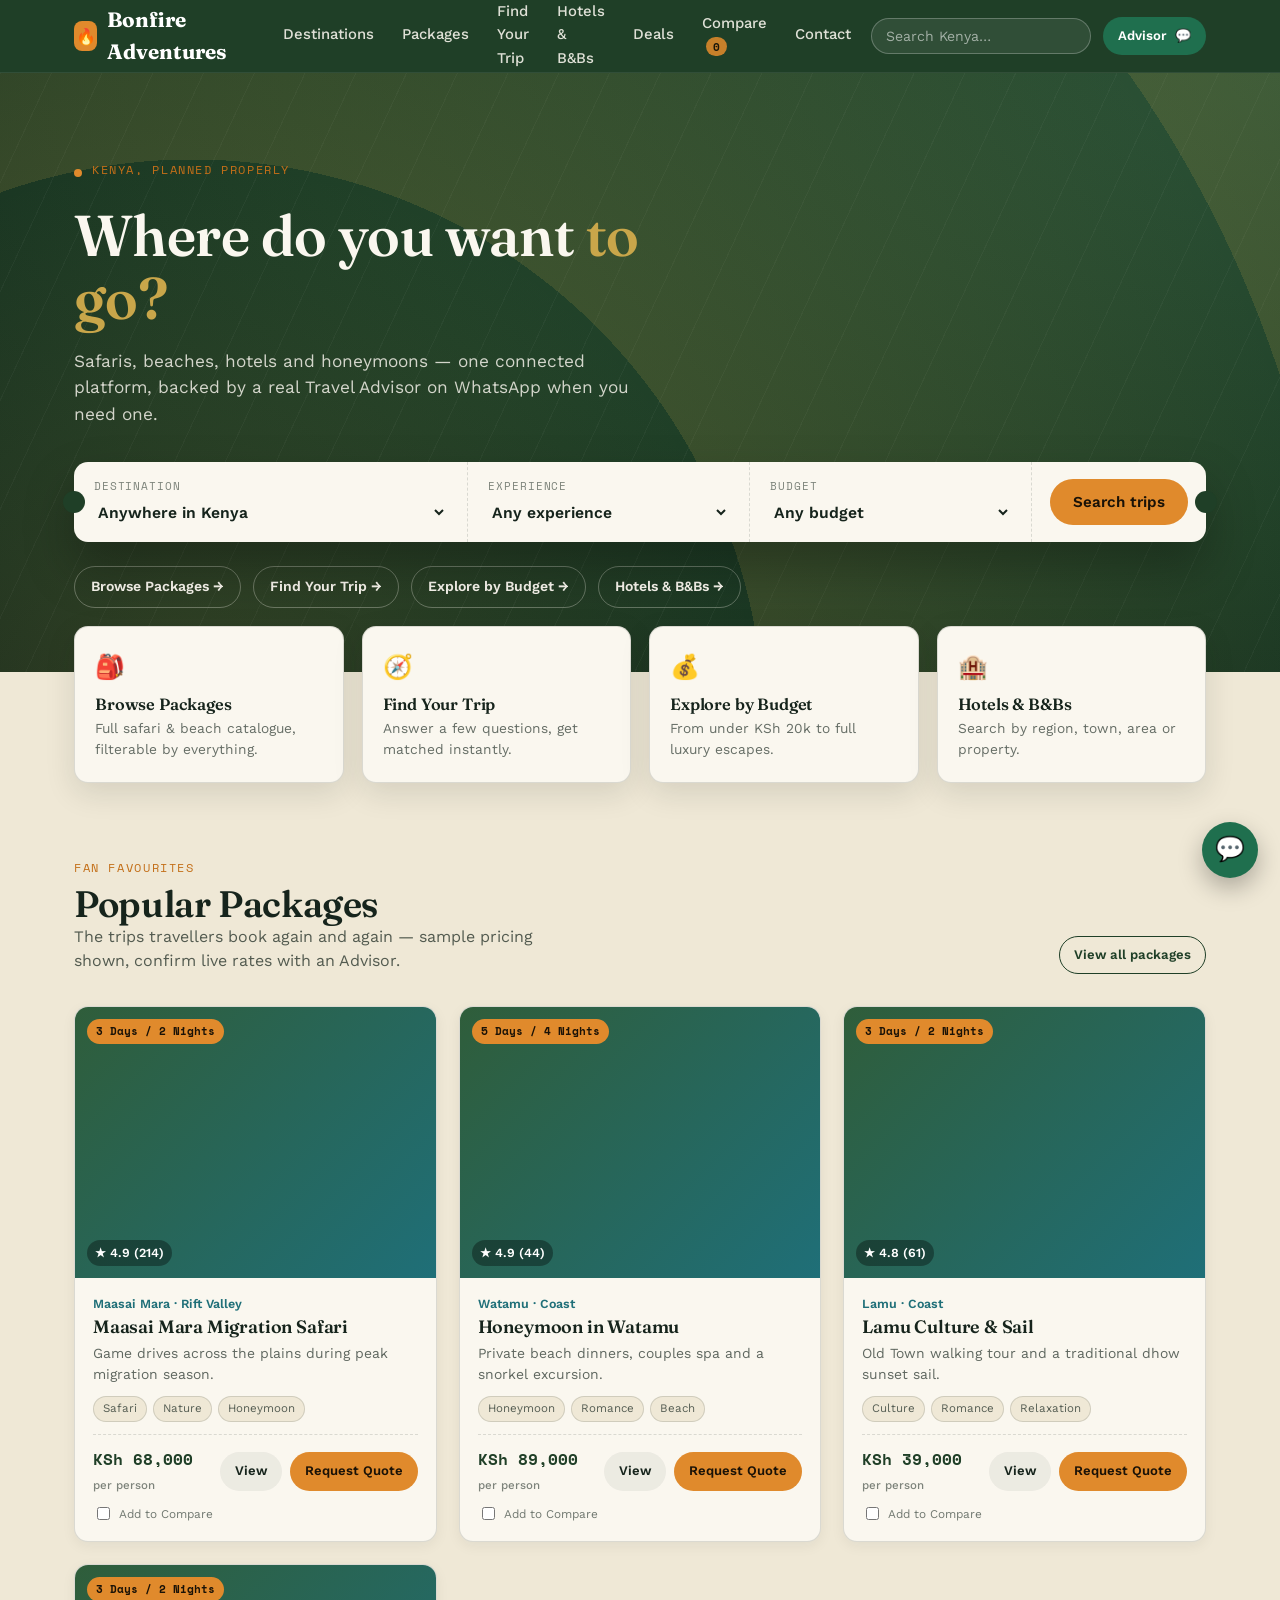
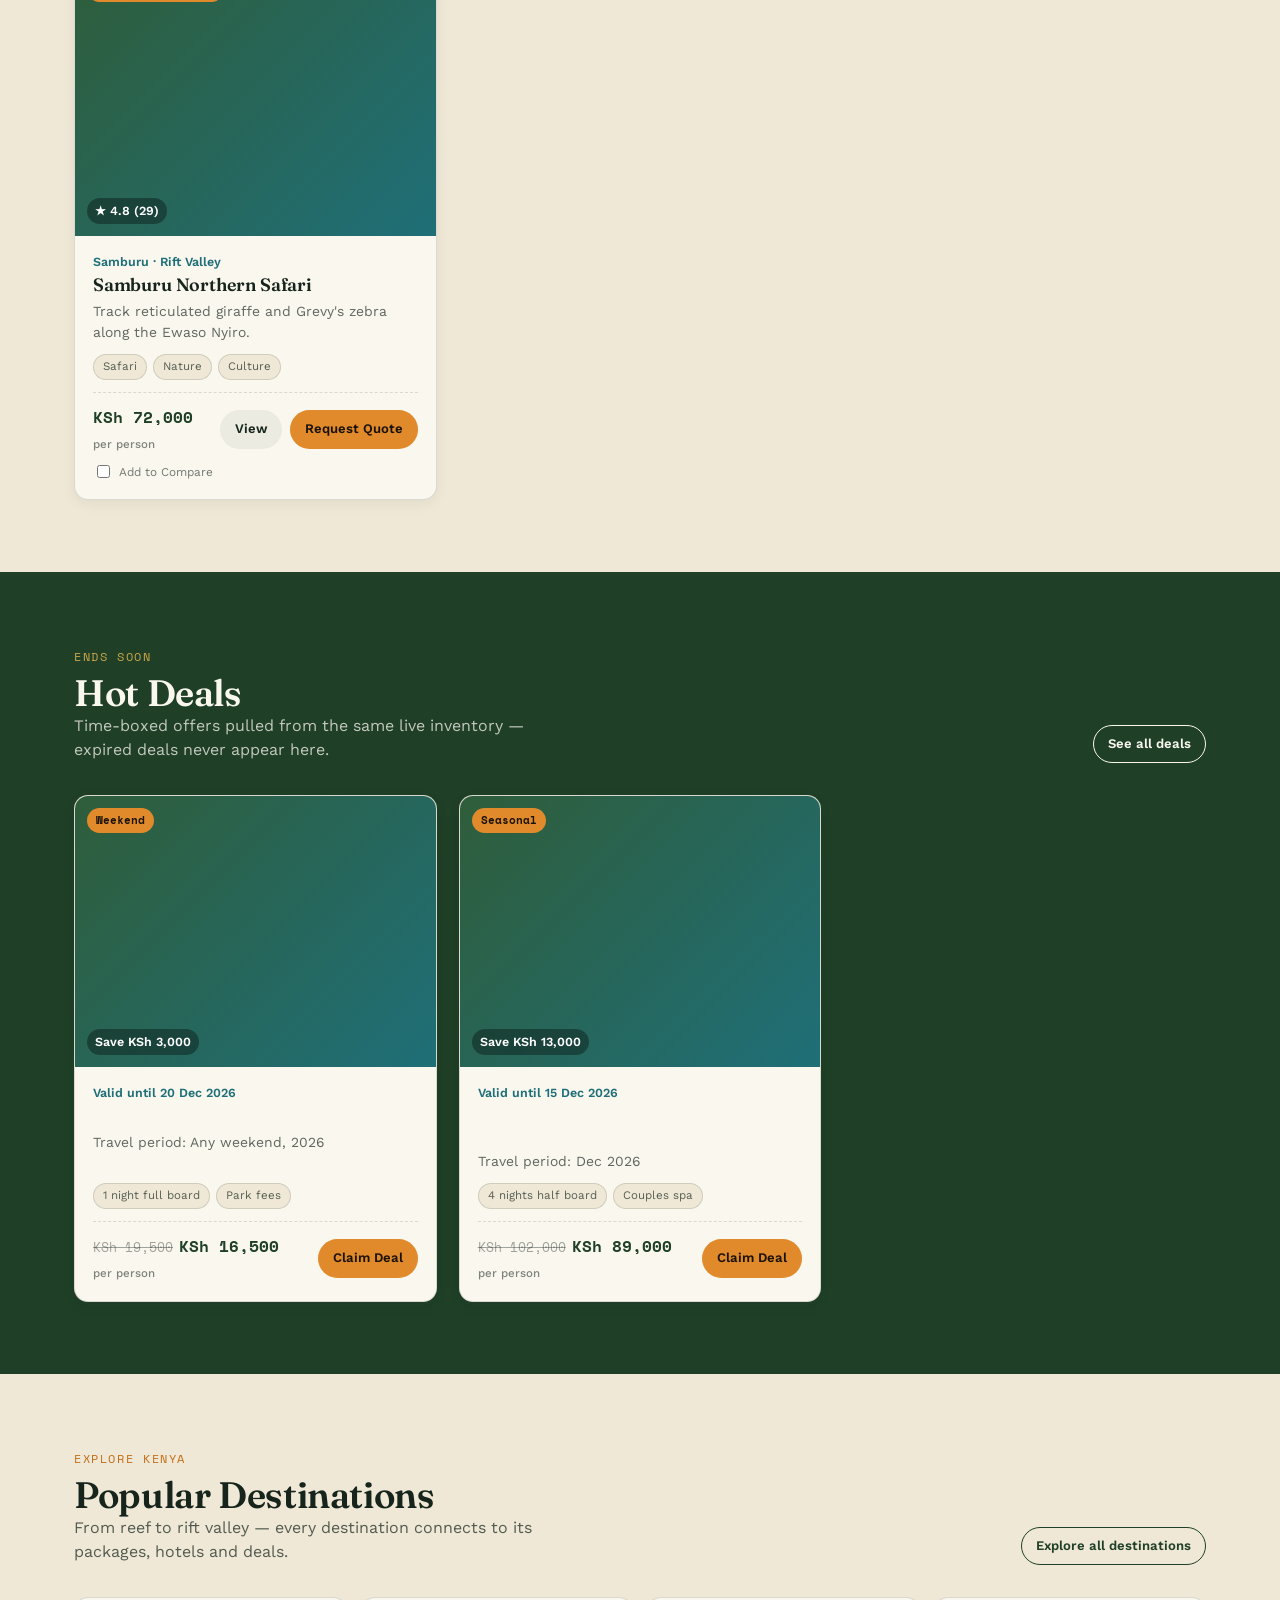
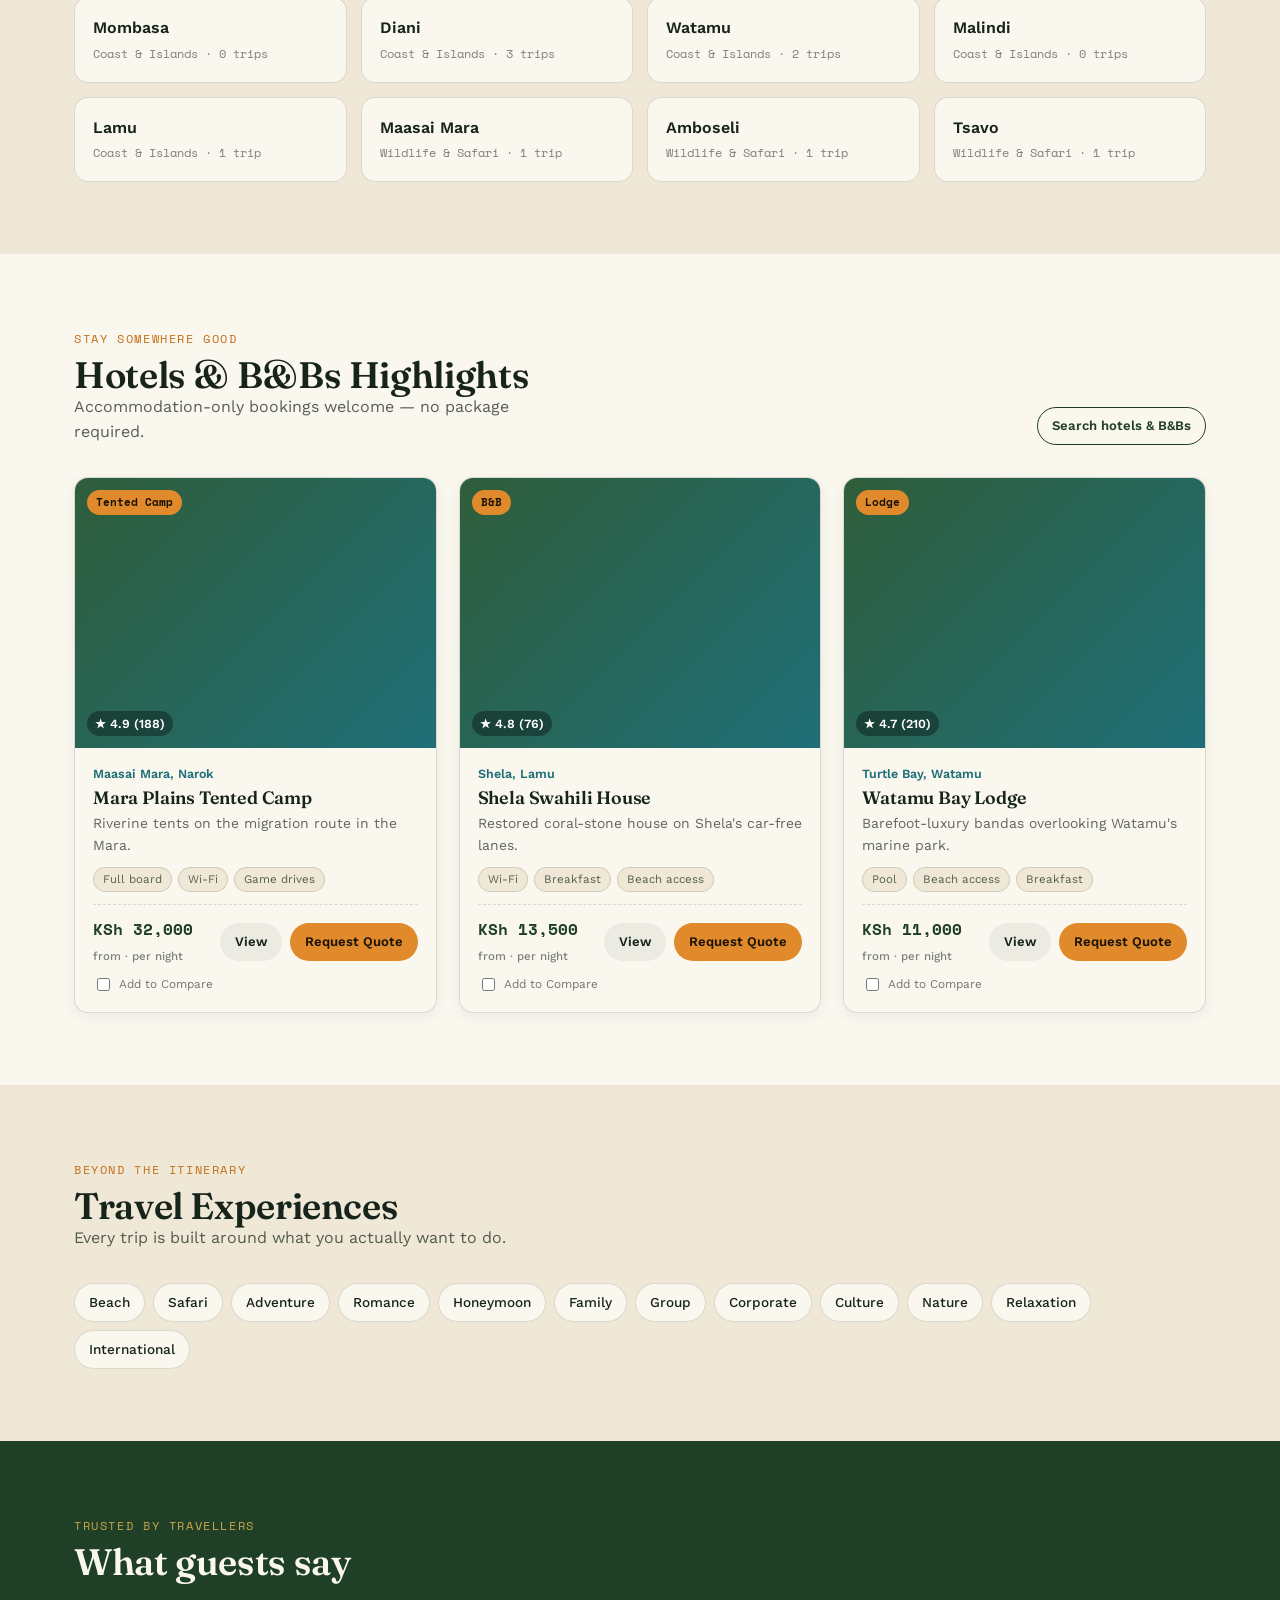
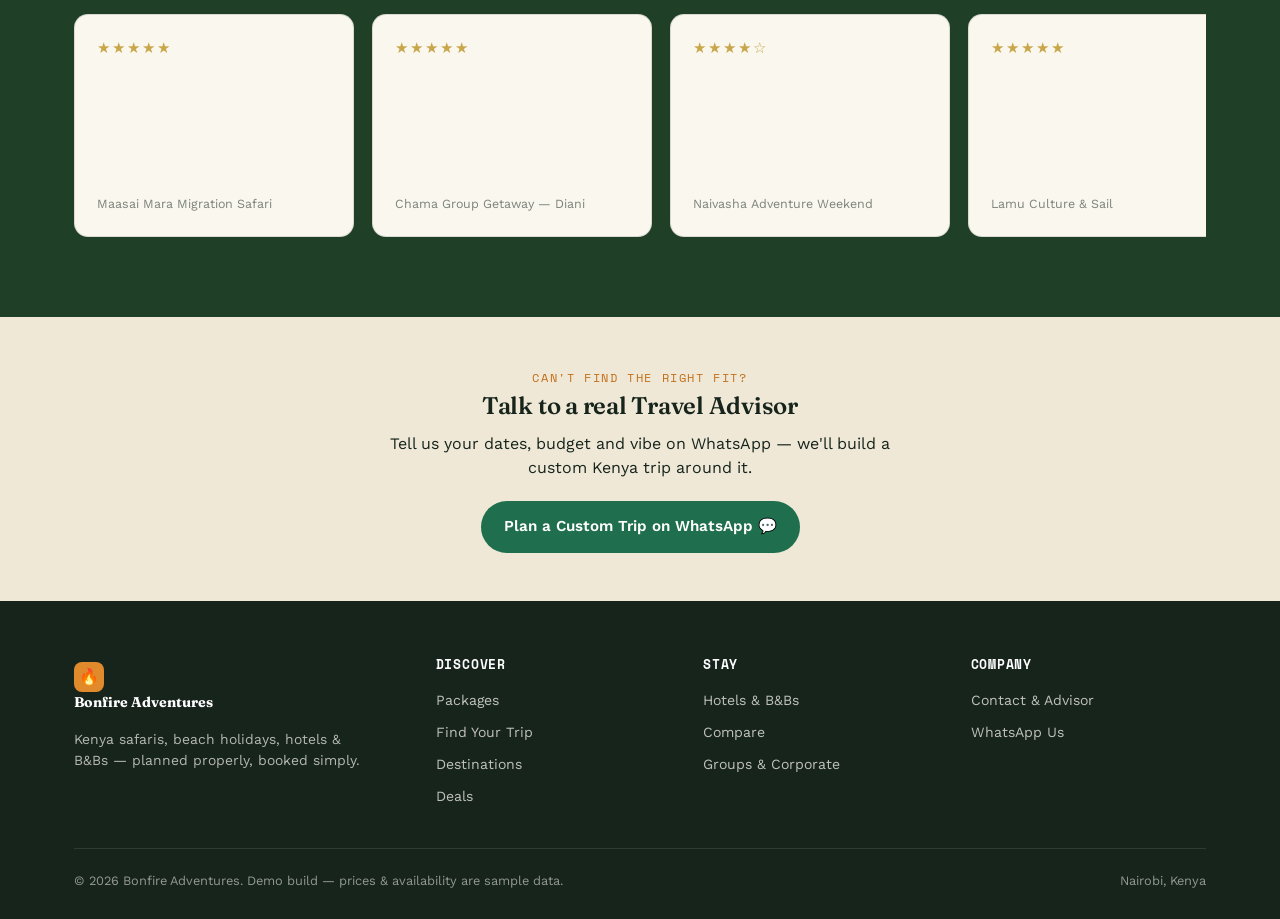
==== index.html @ bd39f8ff "Add files via upload" ====
<!DOCTYPE html>
<html lang="en">
<head>
<meta charset="UTF-8">
<meta name="viewport" content="width=device-width, initial-scale=1.0">
<title>Bonfire Adventures — Kenya Safaris, Beach Holidays & Hotels</title>
<meta name="description" content="Discover Kenya with Bonfire Adventures — safari packages, beach holidays, hotels &amp; B&amp;Bs, hot deals and a Travel Advisor on WhatsApp. Search by destination, budget or experience.">
<meta property="og:title" content="Bonfire Adventures — Kenya Safaris, Beach Holidays & Hotels">
<meta property="og:description" content="One connected platform to discover Kenya: packages, hotels &amp; B&amp;Bs, deals and a real Travel Advisor.">
<meta property="og:type" content="website">
<link rel="canonical" href="https://example.com/">
<link rel="stylesheet" href="styles.css">
</head>
<body id="page-home">
<a class="skip-link" href="#main">Skip to content</a>

<header class="site-header">
  <div class="container">
    <a class="brand" href="index.html"><span class="flame">🔥</span> Bonfire Adventures</a>
    <nav class="main-nav" aria-label="Primary">
      <a href="pages/destinations.html">Destinations</a>
      <a href="pages/packages.html">Packages</a>
      <a href="pages/find-your-trip.html">Find Your Trip</a>
      <a href="pages/hotels.html">Hotels &amp; B&amp;Bs</a>
      <a href="pages/deals.html">Deals</a>
      <a href="pages/compare.html">Compare <span class="compare-badge" data-compare-count>0</span></a>
      <a href="pages/contact.html">Contact</a>
    </nav>
    <div class="header-actions">
      <div class="header-search">
        <input type="search" placeholder="Search Kenya…" aria-label="Global search" data-global-search>
        <div class="gs-results" hidden data-global-search-results></div>
      </div>
      <a class="btn btn-whatsapp btn-sm" data-whatsapp data-message="Hi, I'd like to speak with a Travel Advisor." target="_blank" rel="noopener"><span class="long">Advisor</span> 💬</a>
      <button class="nav-toggle" aria-label="Toggle menu" aria-expanded="false">☰</button>
    </div>
  </div>
</header>

<main id="main">

  <section class="hero">
    <div class="container">
      <div class="hero-eyebrow-row">
        <span class="journey-dot"></span>
        <span class="eyebrow">Kenya, planned properly</span>
      </div>
      <h1>Where do you want <em>to go?</em></h1>
      <p class="hero-sub">Safaris, beaches, hotels and honeymoons — one connected platform, backed by a real Travel Advisor on WhatsApp when you need one.</p>

      <form class="ticket" id="hero-search-form" action="pages/find-your-trip.html" method="get">
        <div class="ticket-form">
          <div class="ticket-field">
            <label for="hs-dest">Destination</label>
            <select id="hs-dest" name="destination">
              <option value="">Anywhere in Kenya</option>
            </select>
          </div>
          <div class="ticket-field">
            <label for="hs-exp">Experience</label>
            <select id="hs-exp" name="experience">
              <option value="">Any experience</option>
            </select>
          </div>
          <div class="ticket-field">
            <label for="hs-budget">Budget</label>
            <select id="hs-budget" name="budget">
              <option value="">Any budget</option>
            </select>
          </div>
          <div class="ticket-submit">
            <button class="btn btn-primary" type="submit">Search trips</button>
          </div>
        </div>
      </form>

      <div class="hero-links">
        <a href="pages/packages.html">Browse Packages →</a>
        <a href="pages/find-your-trip.html">Find Your Trip →</a>
        <a href="pages/deals.html?budget=explore">Explore by Budget →</a>
        <a href="pages/hotels.html">Hotels &amp; B&amp;Bs →</a>
      </div>
    </div>
  </section>

  <div class="container">
    <div class="cta-grid">
      <a class="cta-card" href="pages/packages.html"><div class="icon">🎒</div><h3>Browse Packages</h3><p>Full safari &amp; beach catalogue, filterable by everything.</p></a>
      <a class="cta-card" href="pages/find-your-trip.html"><div class="icon">🧭</div><h3>Find Your Trip</h3><p>Answer a few questions, get matched instantly.</p></a>
      <a class="cta-card" href="pages/deals.html"><div class="icon">💰</div><h3>Explore by Budget</h3><p>From under KSh 20k to full luxury escapes.</p></a>
      <a class="cta-card" href="pages/hotels.html"><div class="icon">🏨</div><h3>Hotels &amp; B&amp;Bs</h3><p>Search by region, town, area or property.</p></a>
    </div>
  </div>

  <section class="section">
    <div class="container">
      <div class="section-head">
        <div><span class="eyebrow">Fan favourites</span><h2>Popular Packages</h2><p>The trips travellers book again and again — sample pricing shown, confirm live rates with an Advisor.</p></div>
        <a class="btn btn-outline btn-sm" href="pages/packages.html">View all packages</a>
      </div>
      <div class="card-grid" data-home-packages></div>
    </div>
  </section>

  <section class="section section--deep">
    <div class="container">
      <div class="section-head">
        <div><span class="eyebrow">Ends soon</span><h2>Hot Deals</h2><p>Time-boxed offers pulled from the same live inventory — expired deals never appear here.</p></div>
        <a class="btn btn-outline btn-sm" href="pages/deals.html">See all deals</a>
      </div>
      <div class="card-grid" data-home-deals></div>
    </div>
  </section>

  <section class="section">
    <div class="container">
      <div class="section-head">
        <div><span class="eyebrow">Explore Kenya</span><h2>Popular Destinations</h2><p>From reef to rift valley — every destination connects to its packages, hotels and deals.</p></div>
        <a class="btn btn-outline btn-sm" href="pages/destinations.html">Explore all destinations</a>
      </div>
      <div class="region-grid" data-home-destinations></div>
    </div>
  </section>

  <section class="section" style="background:var(--sand-lt);">
    <div class="container">
      <div class="section-head">
        <div><span class="eyebrow">Stay somewhere good</span><h2>Hotels &amp; B&amp;Bs Highlights</h2><p>Accommodation-only bookings welcome — no package required.</p></div>
        <a class="btn btn-outline btn-sm" href="pages/hotels.html">Search hotels &amp; B&amp;Bs</a>
      </div>
      <div class="card-grid" data-home-hotels></div>
    </div>
  </section>

  <section class="section">
    <div class="container">
      <div class="section-head">
        <div><span class="eyebrow">Beyond the itinerary</span><h2>Travel Experiences</h2><p>Every trip is built around what you actually want to do.</p></div>
      </div>
      <div class="chip-row" data-home-experiences></div>
    </div>
  </section>

  <section class="section section--deep">
    <div class="container">
      <div class="section-head">
        <div><span class="eyebrow">Trusted by travellers</span><h2>What guests say</h2></div>
      </div>
      <div class="review-strip" data-home-reviews></div>
    </div>
  </section>

  <section class="section section--tight">
    <div class="container text-center">
      <span class="eyebrow">Can't find the right fit?</span>
      <h2>Talk to a real Travel Advisor</h2>
      <p style="max-width:52ch;margin:0 auto 20px;">Tell us your dates, budget and vibe on WhatsApp — we'll build a custom Kenya trip around it.</p>
      <a class="btn btn-whatsapp" data-whatsapp data-message="Hi, I'd like help planning a custom Kenya trip." target="_blank" rel="noopener">Plan a Custom Trip on WhatsApp 💬</a>
    </div>
  </section>

</main>

<footer class="site-footer">
  <div class="container">
    <div class="footer-grid">
      <div>
        <a class="brand" href="index.html" style="color:#fff;margin-bottom:10px;"><span class="flame">🔥</span> Bonfire Adventures</a>
        <p style="font-size:.87rem;max-width:32ch;color:rgba(250,247,239,.7);">Kenya safaris, beach holidays, hotels &amp; B&amp;Bs — planned properly, booked simply.</p>
      </div>
      <div>
        <h4>Discover</h4>
        <a href="pages/packages.html">Packages</a>
        <a href="pages/find-your-trip.html">Find Your Trip</a>
        <a href="pages/destinations.html">Destinations</a>
        <a href="pages/deals.html">Deals</a>
      </div>
      <div>
        <h4>Stay</h4>
        <a href="pages/hotels.html">Hotels &amp; B&amp;Bs</a>
        <a href="pages/compare.html">Compare</a>
        <a href="pages/find-your-trip.html">Groups &amp; Corporate</a>
      </div>
      <div>
        <h4>Company</h4>
        <a href="pages/contact.html">Contact &amp; Advisor</a>
        <a data-whatsapp data-message="Hi, I have a question about Bonfire Adventures." target="_blank" rel="noopener" href="#">WhatsApp Us</a>
      </div>
    </div>
    <div class="footer-bottom">
      <span>© <span data-year></span> Bonfire Adventures. Demo build — prices &amp; availability are sample data.</span>
      <span>Nairobi, Kenya</span>
    </div>
  </div>
</footer>

<a class="fab-whatsapp" data-whatsapp data-message="Hi, I'd like help planning a trip." target="_blank" rel="noopener" aria-label="Chat on WhatsApp">💬</a>

<script src="data.js"></script>
<script src="script.js"></script>
<script>
  (function () {
    // populate hero search selects
    var destSel = document.getElementById('hs-dest');
    BONFIRE_DATA.DESTINATIONS.forEach(function (d) {
      var o = document.createElement('option'); o.value = d.id; o.textContent = d.name; destSel.appendChild(o);
    });
    var expSel = document.getElementById('hs-exp');
    BONFIRE_DATA.EXPERIENCES.forEach(function (e) {
      var o = document.createElement('option'); o.value = e; o.textContent = e; expSel.appendChild(o);
    });
    var budgetSel = document.getElementById('hs-budget');
    BONFIRE_DATA.BUDGET_BANDS.forEach(function (b) {
      var o = document.createElement('option'); o.value = b.id; o.textContent = b.label; budgetSel.appendChild(o);
    });

    // popular packages: top rated, 4 items
    var popular = BONFIRE_DATA.PACKAGES.slice().sort(function (a, b) { return b.rating - a.rating; }).slice(0, 4);
    document.querySelector('[data-home-packages]').innerHTML = popular.map(Bonfire.packageCardHTML).join('');

    // hot deals: active only, 3 items
    var deals = BONFIRE_DATA.getActiveDeals().slice(0, 3);
    document.querySelector('[data-home-deals]').innerHTML = deals.map(Bonfire.dealCardHTML).join('');

    // popular destinations: 8 tiles
    var destWrap = document.querySelector('[data-home-destinations]');
    BONFIRE_DATA.DESTINATIONS.slice(0, 8).forEach(function (d) {
      var count = BONFIRE_DATA.PACKAGES.filter(function (p) { return p.destinationId === d.id; }).length;
      var a = document.createElement('a');
      a.className = 'region-tile'; a.href = 'pages/destinations.html?id=' + d.id;
      a.innerHTML = d.name + '<span class="count">' + d.category + ' · ' + count + ' trip' + (count === 1 ? '' : 's') + '</span>';
      destWrap.appendChild(a);
    });

    // hotel highlights: top rated, 3 items
    var hotels = BONFIRE_DATA.HOTELS.slice().sort(function (a, b) { return b.rating - a.rating; }).slice(0, 3);
    document.querySelector('[data-home-hotels]').innerHTML = hotels.map(Bonfire.hotelCardHTML).join('');

    // experiences chip row (links into find-your-trip)
    var expWrap = document.querySelector('[data-home-experiences]');
    BONFIRE_DATA.EXPERIENCES.forEach(function (e) {
      var a = document.createElement('a');
      a.className = 'chip'; a.href = 'pages/find-your-trip.html?experience=' + encodeURIComponent(e);
      a.textContent = e;
      expWrap.appendChild(a);
    });

    // reviews
    document.querySelector('[data-home-reviews]').innerHTML = BONFIRE_DATA.REVIEWS.map(Bonfire.reviewCardHTML).join('');

    Bonfire.initWhatsAppButtons();
  })();
</script>
</body>
</html>
---- styles.css ----
/* ==========================================================================
   BONFIRE ADVENTURES — DESIGN SYSTEM
   Palette:
     --ink        #16241C  deep forest charcoal (text)
     --savanna    #2F5D3A  primary brand green
     --savanna-d  #1F3F27  deep green (surfaces, header)
     --amber      #E08A2C  sunset amber (primary CTA)
     --gold       #C9A64A  dust gold (secondary accent)
     --sand       #EFE8D6  warm sand (page background)
     --sand-lt    #FAF7EF  lighter sand (card background)
     --teal       #1F6F78  coast teal (info / links)
   Type:
     Display — 'Fraunces' (headlines, editorial serif, used with restraint)
     Body    — 'Work Sans' (UI + copy)
     Mono    — 'Space Mono' (prices, tags, route/ticket data)
   Signature: the dashed "journey line" + boarding-pass ticket stub motif
   ========================================================================== */

@import url('https://fonts.googleapis.com/css2?family=Fraunces:opsz,wght@9..144,400;9..144,500;9..144,600;9..144,700&family=Work+Sans:wght@400;500;600;700&family=Space+Mono:wght@400;700&display=swap');

:root {
  --ink: #16241C;
  --savanna: #2F5D3A;
  --savanna-d: #1F3F27;
  --amber: #E08A2C;
  --amber-d: #C36F19;
  --gold: #C9A64A;
  --sand: #EFE8D6;
  --sand-lt: #FAF7EF;
  --teal: #1F6F78;
  --line: rgba(22, 36, 28, 0.14);
  --shadow: 0 10px 30px rgba(22, 36, 28, 0.12);
  --radius: 14px;
  --font-display: 'Fraunces', Georgia, serif;
  --font-body: 'Work Sans', -apple-system, BlinkMacSystemFont, sans-serif;
  --font-mono: 'Space Mono', 'Courier New', monospace;
}

* { box-sizing: border-box; }
html { scroll-behavior: smooth; }
body {
  margin: 0;
  font-family: var(--font-body);
  color: var(--ink);
  background: var(--sand);
  line-height: 1.55;
  -webkit-font-smoothing: antialiased;
}
img { max-width: 100%; display: block; }
a { color: inherit; text-decoration: none; }
ul { margin: 0; padding: 0; list-style: none; }
h1, h2, h3, h4 {
  font-family: var(--font-display);
  font-weight: 600;
  line-height: 1.1;
  margin: 0 0 .5em;
  letter-spacing: -0.01em;
}
p { margin: 0 0 1em; }
button { font-family: inherit; cursor: pointer; }
input, select, textarea { font-family: inherit; font-size: 1rem; }

:focus-visible {
  outline: 3px solid var(--amber);
  outline-offset: 2px;
}

.container {
  width: 100%;
  max-width: 1180px;
  margin: 0 auto;
  padding: 0 24px;
}

.eyebrow {
  font-family: var(--font-mono);
  font-size: .72rem;
  letter-spacing: .14em;
  text-transform: uppercase;
  color: var(--amber-d);
  display: inline-block;
  margin-bottom: .6em;
}

.section {
  padding: 72px 0;
}
.section--tight { padding: 48px 0; }
.section--deep { background: var(--savanna-d); color: var(--sand-lt); }
.section--deep .eyebrow { color: var(--gold); }
.section-head {
  display: flex;
  align-items: flex-end;
  justify-content: space-between;
  gap: 24px;
  margin-bottom: 32px;
  flex-wrap: wrap;
}
.section-head h2 { font-size: clamp(1.6rem, 3vw, 2.3rem); margin: 0; }
.section-head p { margin: 0; max-width: 46ch; color: rgba(22,36,28,.72); }
.section--deep .section-head p { color: rgba(250,247,239,.75); }

/* ---------- buttons ---------- */
.btn {
  display: inline-flex;
  align-items: center;
  gap: 8px;
  padding: 13px 22px;
  border-radius: 999px;
  border: 1px solid transparent;
  font-weight: 600;
  font-size: .95rem;
  transition: transform .15s ease, box-shadow .15s ease, background .15s ease;
  white-space: nowrap;
}
.btn:hover { transform: translateY(-2px); }
.btn-primary { background: var(--amber); color: #1A1207; }
.btn-primary:hover { background: var(--amber-d); box-shadow: var(--shadow); }
.btn-outline { background: transparent; border-color: currentColor; color: var(--savanna-d); }
.section--deep .btn-outline { color: var(--sand-lt); }
.btn-outline:hover { background: rgba(22,36,28,.06); }
.section--deep .btn-outline:hover { background: rgba(250,247,239,.1); }
.btn-ghost { background: rgba(22,36,28,.06); color: var(--ink); }
.btn-sm { padding: 8px 14px; font-size: .82rem; }
.btn-whatsapp { background: #1F6F4E; color: #fff; }
.btn-whatsapp:hover { background: #185939; }
.btn:disabled { opacity: .45; cursor: not-allowed; transform: none; }

/* ---------- journey line (signature motif) ---------- */
.journey-line {
  height: 2px;
  width: 100%;
  background-image: linear-gradient(90deg, var(--gold) 0 10px, transparent 10px 20px);
  background-size: 20px 2px;
  opacity: .55;
}
.journey-dot {
  width: 8px; height: 8px; border-radius: 50%;
  background: var(--amber);
  flex: none;
}

/* ---------- header ---------- */
.site-header {
  position: sticky;
  top: 0;
  z-index: 100;
  background: var(--savanna-d);
  color: var(--sand-lt);
  border-bottom: 1px solid rgba(255,255,255,.08);
}
.site-header .container {
  display: flex;
  align-items: center;
  justify-content: space-between;
  height: 72px;
  gap: 20px;
}
.brand {
  display: flex;
  align-items: center;
  gap: 10px;
  font-family: var(--font-display);
  font-size: 1.3rem;
  font-weight: 700;
  color: #fff;
}
.brand .flame {
  width: 30px; height: 30px;
  display: grid; place-items: center;
  background: var(--amber);
  border-radius: 8px;
  color: var(--savanna-d);
  font-size: 1rem;
}
.main-nav {
  display: flex;
  align-items: center;
  gap: 28px;
  font-size: .93rem;
  font-weight: 500;
}
.main-nav a { opacity: .88; transition: opacity .15s; padding: 4px 0; border-bottom: 2px solid transparent; }
.main-nav a:hover, .main-nav a.is-active { opacity: 1; border-color: var(--amber); }
.header-actions { display: flex; align-items: center; gap: 12px; }
.nav-toggle {
  display: none;
  background: transparent; border: 1px solid rgba(255,255,255,.3);
  color: #fff; padding: 8px 10px; border-radius: 8px;
}

@media (max-width: 920px) {
  .main-nav {
    position: absolute;
    top: 72px; left: 0; right: 0;
    background: var(--savanna-d);
    flex-direction: column;
    align-items: flex-start;
    padding: 8px 24px 20px;
    gap: 4px;
    display: none;
    border-bottom: 1px solid rgba(255,255,255,.1);
  }
  .main-nav.is-open { display: flex; }
  .main-nav a { width: 100%; padding: 10px 0; }
  .nav-toggle { display: block; }
  .header-actions .btn span.long { display: none; }
}

/* ---------- hero ---------- */
.hero {
  position: relative;
  background: radial-gradient(ellipse at top right, #2c5236 0%, var(--savanna-d) 55%, #142a1c 100%);
  color: var(--sand-lt);
  overflow: hidden;
  padding: 88px 0 64px;
}
.hero::before {
  content: "";
  position: absolute; inset: 0;
  background-image:
    repeating-radial-gradient(circle at 15% 110%, rgba(201,166,74,.16) 0, transparent 45%),
    repeating-linear-gradient(115deg, rgba(255,255,255,.035) 0 1px, transparent 1px 46px);
  pointer-events: none;
}
.hero .container { position: relative; }
.hero-eyebrow-row { display: flex; align-items: center; gap: 10px; margin-bottom: 18px; }
.hero h1 {
  font-size: clamp(2.1rem, 5vw, 3.6rem);
  max-width: 16ch;
  margin-bottom: .3em;
}
.hero h1 em { font-style: normal; color: var(--gold); }
.hero-sub { max-width: 52ch; color: rgba(250,247,239,.82); font-size: 1.08rem; }

/* ticket-style search */
.ticket {
  margin-top: 34px;
  background: var(--sand-lt);
  color: var(--ink);
  border-radius: var(--radius);
  box-shadow: 0 25px 50px rgba(0,0,0,.28);
  position: relative;
}
.ticket-form {
  display: grid;
  grid-template-columns: 1.4fr 1fr 1fr auto;
  gap: 0;
}
.ticket-field {
  padding: 16px 20px;
  border-right: 1px dashed var(--line);
}
.ticket-field:last-of-type { border-right: none; }
.ticket-field label {
  display: block;
  font-family: var(--font-mono);
  font-size: .68rem;
  letter-spacing: .08em;
  text-transform: uppercase;
  color: rgba(22,36,28,.55);
  margin-bottom: 6px;
}
.ticket-field select, .ticket-field input {
  border: none; background: transparent; width: 100%;
  font-size: .98rem; font-weight: 600; color: var(--ink);
  padding: 0;
}
.ticket-submit {
  display: flex; align-items: center; justify-content: center;
  padding: 10px 18px;
}
.ticket-submit .btn { width: 100%; justify-content: center; }
.ticket::before, .ticket::after {
  content: "";
  position: absolute;
  width: 22px; height: 22px;
  background: var(--savanna-d);
  border-radius: 50%;
  top: 50%; transform: translateY(-50%);
}
.ticket::before { left: -11px; }
.ticket::after { right: -11px; }
@media (max-width: 820px) {
  .ticket-form { grid-template-columns: 1fr 1fr; }
  .ticket-field { border-right: none; border-bottom: 1px dashed var(--line); }
  .ticket-submit { grid-column: 1 / -1; }
}

.hero-links {
  display: flex; flex-wrap: wrap; gap: 12px; margin-top: 24px;
}
.hero-links a {
  font-size: .88rem; font-weight: 600;
  padding: 9px 16px;
  border: 1px solid rgba(250,247,239,.3);
  border-radius: 999px;
  color: var(--sand-lt);
  transition: background .15s, border-color .15s;
}
.hero-links a:hover { background: rgba(250,247,239,.1); border-color: var(--gold); }

/* ---------- cta grid (browse/find/budget/hotels) ---------- */
.cta-grid {
  display: grid;
  grid-template-columns: repeat(4, 1fr);
  gap: 18px;
  margin-top: -46px;
  position: relative;
  z-index: 5;
}
.cta-card {
  background: var(--sand-lt);
  border-radius: var(--radius);
  padding: 22px 20px;
  box-shadow: var(--shadow);
  border: 1px solid var(--line);
  transition: transform .15s ease, box-shadow .15s ease;
}
.cta-card:hover { transform: translateY(-4px); box-shadow: 0 20px 40px rgba(22,36,28,.16); }
.cta-card .icon { font-size: 1.5rem; margin-bottom: 10px; }
.cta-card h3 { font-size: 1.02rem; margin-bottom: 4px; }
.cta-card p { font-size: .86rem; color: rgba(22,36,28,.65); margin-bottom: 0; }
@media (max-width: 920px) { .cta-grid { grid-template-columns: repeat(2, 1fr); margin-top: 24px; } }

/* ---------- cards: packages / hotels / deals ---------- */
.card-grid {
  display: grid;
  grid-template-columns: repeat(auto-fill, minmax(270px, 1fr));
  gap: 22px;
}
.card {
  background: var(--sand-lt);
  border-radius: var(--radius);
  overflow: hidden;
  border: 1px solid var(--line);
  box-shadow: 0 4px 14px rgba(22,36,28,.06);
  display: flex; flex-direction: column;
  transition: transform .15s ease, box-shadow .15s ease;
}
.card:hover { transform: translateY(-4px); box-shadow: var(--shadow); }
.card-media {
  aspect-ratio: 4/3;
  background: linear-gradient(135deg, var(--savanna), var(--teal));
  display: flex; align-items: flex-end;
  padding: 12px;
  position: relative;
  color: #fff;
}
.card-media .badge {
  position: absolute; top: 12px; left: 12px;
  background: var(--amber); color: #1A1207;
  font-family: var(--font-mono); font-size: .68rem;
  padding: 4px 9px; border-radius: 999px; font-weight: 700;
}
.card-media .rating {
  background: rgba(0,0,0,.35);
  padding: 3px 8px; border-radius: 999px;
  font-size: .78rem; font-weight: 600;
}
.card-body { padding: 16px 18px 18px; flex: 1; display: flex; flex-direction: column; }
.card-loc { font-size: .78rem; color: var(--teal); font-weight: 600; margin-bottom: 4px; }
.card-title { font-family: var(--font-display); font-size: 1.12rem; margin-bottom: 6px; }
.card-desc { font-size: .87rem; color: rgba(22,36,28,.68); margin-bottom: 10px; flex: 1; }
.card-tags { display: flex; flex-wrap: wrap; gap: 6px; margin-bottom: 12px; }
.card-tags span {
  font-size: .72rem; background: var(--sand); border: 1px solid var(--line);
  padding: 3px 9px; border-radius: 999px; color: rgba(22,36,28,.7);
}
.card-foot {
  display: flex; align-items: center; justify-content: space-between;
  border-top: 1px dashed var(--line); padding-top: 12px; margin-top: auto;
}
.price {
  font-family: var(--font-mono); font-weight: 700; color: var(--savanna-d);
}
.price small { font-family: var(--font-body); font-weight: 500; color: rgba(22,36,28,.55); font-size: .72rem; }
.price .was { text-decoration: line-through; color: rgba(22,36,28,.4); font-weight: 400; font-size: .8rem; margin-right: 6px;}
.card-actions { display: flex; gap: 8px; }
.card-compare-toggle {
  font-size: .74rem; display: inline-flex; align-items: center; gap: 6px;
  color: rgba(22,36,28,.6); margin-top: 8px; cursor: pointer;
}

/* ---------- filters/sidebar ---------- */
.layout-split {
  display: grid;
  grid-template-columns: 260px 1fr;
  gap: 32px;
  align-items: start;
}
.filters {
  background: var(--sand-lt);
  border: 1px solid var(--line);
  border-radius: var(--radius);
  padding: 20px;
  position: sticky; top: 92px;
}
.filters h4 { font-size: .8rem; text-transform: uppercase; letter-spacing: .06em; margin-bottom: 12px; font-family: var(--font-mono); color: rgba(22,36,28,.6); }
.filter-group { margin-bottom: 22px; }
.filter-group label {
  display: flex; align-items: center; gap: 8px;
  font-size: .88rem; padding: 5px 0; cursor: pointer;
}
.filter-group select, .filter-group input[type=text] {
  width: 100%; padding: 9px 10px; border-radius: 8px; border: 1px solid var(--line); background: #fff;
}
@media (max-width: 920px) {
  .layout-split { grid-template-columns: 1fr; }
  .filters { position: static; }
}

/* ---------- breadcrumbs ---------- */
.breadcrumbs { font-size: .82rem; color: rgba(22,36,28,.6); margin-bottom: 18px; }
.breadcrumbs a:hover { color: var(--savanna-d); text-decoration: underline; }

/* ---------- page hero (interior pages) ---------- */
.page-hero {
  background: var(--savanna-d); color: var(--sand-lt);
  padding: 44px 0 40px;
}
.page-hero h1 { font-size: clamp(1.8rem, 3.6vw, 2.6rem); }
.page-hero p { color: rgba(250,247,239,.78); max-width: 60ch; }

/* ---------- region / destination pickers ---------- */
.region-grid { display: grid; grid-template-columns: repeat(4, 1fr); gap: 14px; }
.region-tile {
  background: var(--sand-lt); border: 1px solid var(--line); border-radius: var(--radius);
  padding: 18px; text-align: left; font-weight: 600;
  transition: all .15s;
}
.region-tile:hover, .region-tile.is-active { border-color: var(--amber); background: #fff; box-shadow: var(--shadow); }
.region-tile .count { display: block; font-family: var(--font-mono); font-weight: 400; font-size: .75rem; color: rgba(22,36,28,.55); margin-top: 4px; }
@media (max-width: 760px) { .region-grid { grid-template-columns: repeat(2, 1fr); } }

.chip-row { display: flex; flex-wrap: wrap; gap: 8px; }
.chip {
  padding: 8px 14px; border-radius: 999px; border: 1px solid var(--line);
  background: var(--sand-lt); font-size: .85rem; font-weight: 500; transition: all .15s;
}
.chip:hover { border-color: var(--gold); }
.chip.is-active { background: var(--savanna); border-color: var(--savanna); color: #fff; }

/* ---------- testimonials ---------- */
.review-card {
  background: var(--sand-lt); border: 1px solid var(--line); border-radius: var(--radius);
  padding: 22px; min-width: 280px;
}
.review-stars { color: var(--gold); font-size: .95rem; margin-bottom: 8px; letter-spacing: 2px; }
.review-quote { font-style: normal; font-size: .93rem; margin-bottom: 12px; }
.review-name { font-weight: 700; font-size: .85rem; }
.review-meta { font-size: .78rem; color: rgba(22,36,28,.55); }
.review-strip { display: flex; gap: 18px; overflow-x: auto; padding-bottom: 8px; scrollbar-width: thin; }

/* ---------- forms ---------- */
.form-grid { display: grid; grid-template-columns: 1fr 1fr; gap: 16px; }
.form-field { display: flex; flex-direction: column; gap: 6px; }
.form-field.full { grid-column: 1 / -1; }
.form-field label { font-size: .84rem; font-weight: 600; }
.form-field input, .form-field select, .form-field textarea {
  padding: 11px 13px; border: 1px solid var(--line); border-radius: 10px; background: #fff;
}
.form-field .hint { font-size: .76rem; color: rgba(22,36,28,.55); }
.form-error { border-color: #C0392B !important; }
.error-text { color: #C0392B; font-size: .78rem; display: none; }
.error-text.is-visible { display: block; }
@media (max-width: 640px) { .form-grid { grid-template-columns: 1fr; } }

/* ---------- empty state ---------- */
.empty-state {
  text-align: center; padding: 60px 24px;
  border: 1px dashed var(--line); border-radius: var(--radius); background: var(--sand-lt);
}
.empty-state .icon { font-size: 2.4rem; margin-bottom: 10px; }
.empty-state h3 { margin-bottom: 6px; }
.empty-state p { color: rgba(22,36,28,.65); max-width: 42ch; margin: 0 auto 18px; }
.empty-state .empty-actions { display: flex; gap: 10px; justify-content: center; flex-wrap: wrap; }

/* ---------- compare table ---------- */
.compare-table-wrap { overflow-x: auto; }
table.compare-table { border-collapse: collapse; width: 100%; min-width: 640px; }
.compare-table th, .compare-table td {
  border: 1px solid var(--line); padding: 12px 14px; text-align: left; font-size: .88rem; vertical-align: top;
}
.compare-table th { background: var(--sand-lt); font-family: var(--font-mono); font-size: .72rem; text-transform: uppercase; letter-spacing: .05em; }
.compare-table td.slot-empty { color: rgba(22,36,28,.4); text-align: center; }
.compare-remove { font-size: .72rem; color: #C0392B; margin-top: 6px; display: inline-block; }

/* ---------- footer ---------- */
.site-footer {
  background: var(--ink); color: rgba(250,247,239,.82);
  padding: 56px 0 28px;
}
.footer-grid {
  display: grid; grid-template-columns: 1.4fr 1fr 1fr 1fr; gap: 32px;
  border-bottom: 1px solid rgba(255,255,255,.1);
  padding-bottom: 36px; margin-bottom: 22px;
}
.footer-grid h4 { color: #fff; font-size: .82rem; text-transform: uppercase; letter-spacing: .06em; font-family: var(--font-mono); margin-bottom: 14px; }
.footer-grid a { display: block; padding: 5px 0; font-size: .88rem; color: rgba(250,247,239,.75); }
.footer-grid a:hover { color: var(--gold); }
.footer-bottom { display: flex; justify-content: space-between; flex-wrap: wrap; gap: 10px; font-size: .8rem; color: rgba(250,247,239,.55); }
@media (max-width: 820px) { .footer-grid { grid-template-columns: 1fr 1fr; } }

/* ---------- header global search ---------- */
.header-search { position: relative; }
.header-search input {
  width: 220px;
  padding: 9px 14px;
  border-radius: 999px;
  border: 1px solid rgba(255,255,255,.25);
  background: rgba(255,255,255,.08);
  color: #fff;
  font-size: .88rem;
}
.header-search input::placeholder { color: rgba(255,255,255,.55); }
.header-search input:focus { background: #fff; color: var(--ink); }
.gs-results {
  position: absolute; top: 46px; right: 0; width: 320px;
  background: var(--sand-lt); color: var(--ink);
  border-radius: 12px; box-shadow: var(--shadow); border: 1px solid var(--line);
  max-height: 360px; overflow-y: auto; z-index: 50;
}
.gs-item {
  display: flex; align-items: center; gap: 8px; padding: 10px 14px;
  font-size: .86rem; border-bottom: 1px solid var(--line);
}
.gs-item:last-child { border-bottom: none; }
.gs-item:hover { background: var(--sand); }
.gs-type { font-family: var(--font-mono); font-size: .64rem; text-transform: uppercase; background: var(--savanna); color: #fff; padding: 2px 7px; border-radius: 999px; }
.gs-sub { margin-left: auto; color: rgba(22,36,28,.5); font-size: .78rem; }
.gs-empty { padding: 14px; font-size: .84rem; color: rgba(22,36,28,.6); }
@media (max-width: 920px) { .header-search { display: none; } }

.compare-badge {
  background: var(--amber); color: #1A1207; font-family: var(--font-mono);
  font-size: .7rem; font-weight: 700; border-radius: 999px;
  padding: 1px 7px; margin-left: 4px;
}

/* ---------- floating whatsapp ---------- */
.fab-whatsapp {
  position: fixed; bottom: 22px; right: 22px; z-index: 200;
  background: #1F6F4E; color: #fff; width: 56px; height: 56px; border-radius: 50%;
  display: grid; place-items: center; box-shadow: 0 10px 24px rgba(0,0,0,.28);
  font-size: 1.5rem; transition: transform .15s;
}
.fab-whatsapp:hover { transform: scale(1.08); }

/* ---------- utility ---------- */
.text-center { text-align: center; }
.mt-0 { margin-top: 0; }
.visually-hidden {
  position: absolute; width: 1px; height: 1px; overflow: hidden;
  clip: rect(0 0 0 0); white-space: nowrap;
}
.skip-link {
  position: absolute; left: -999px; top: 0; background: var(--amber); color: #1A1207;
  padding: 10px 16px; z-index: 999; border-radius: 0 0 8px 0;
}
.skip-link:focus { left: 0; }

@media (max-width: 640px) {
  .section { padding: 48px 0; }
  .cta-grid, .region-grid { grid-template-columns: 1fr 1fr; }
}
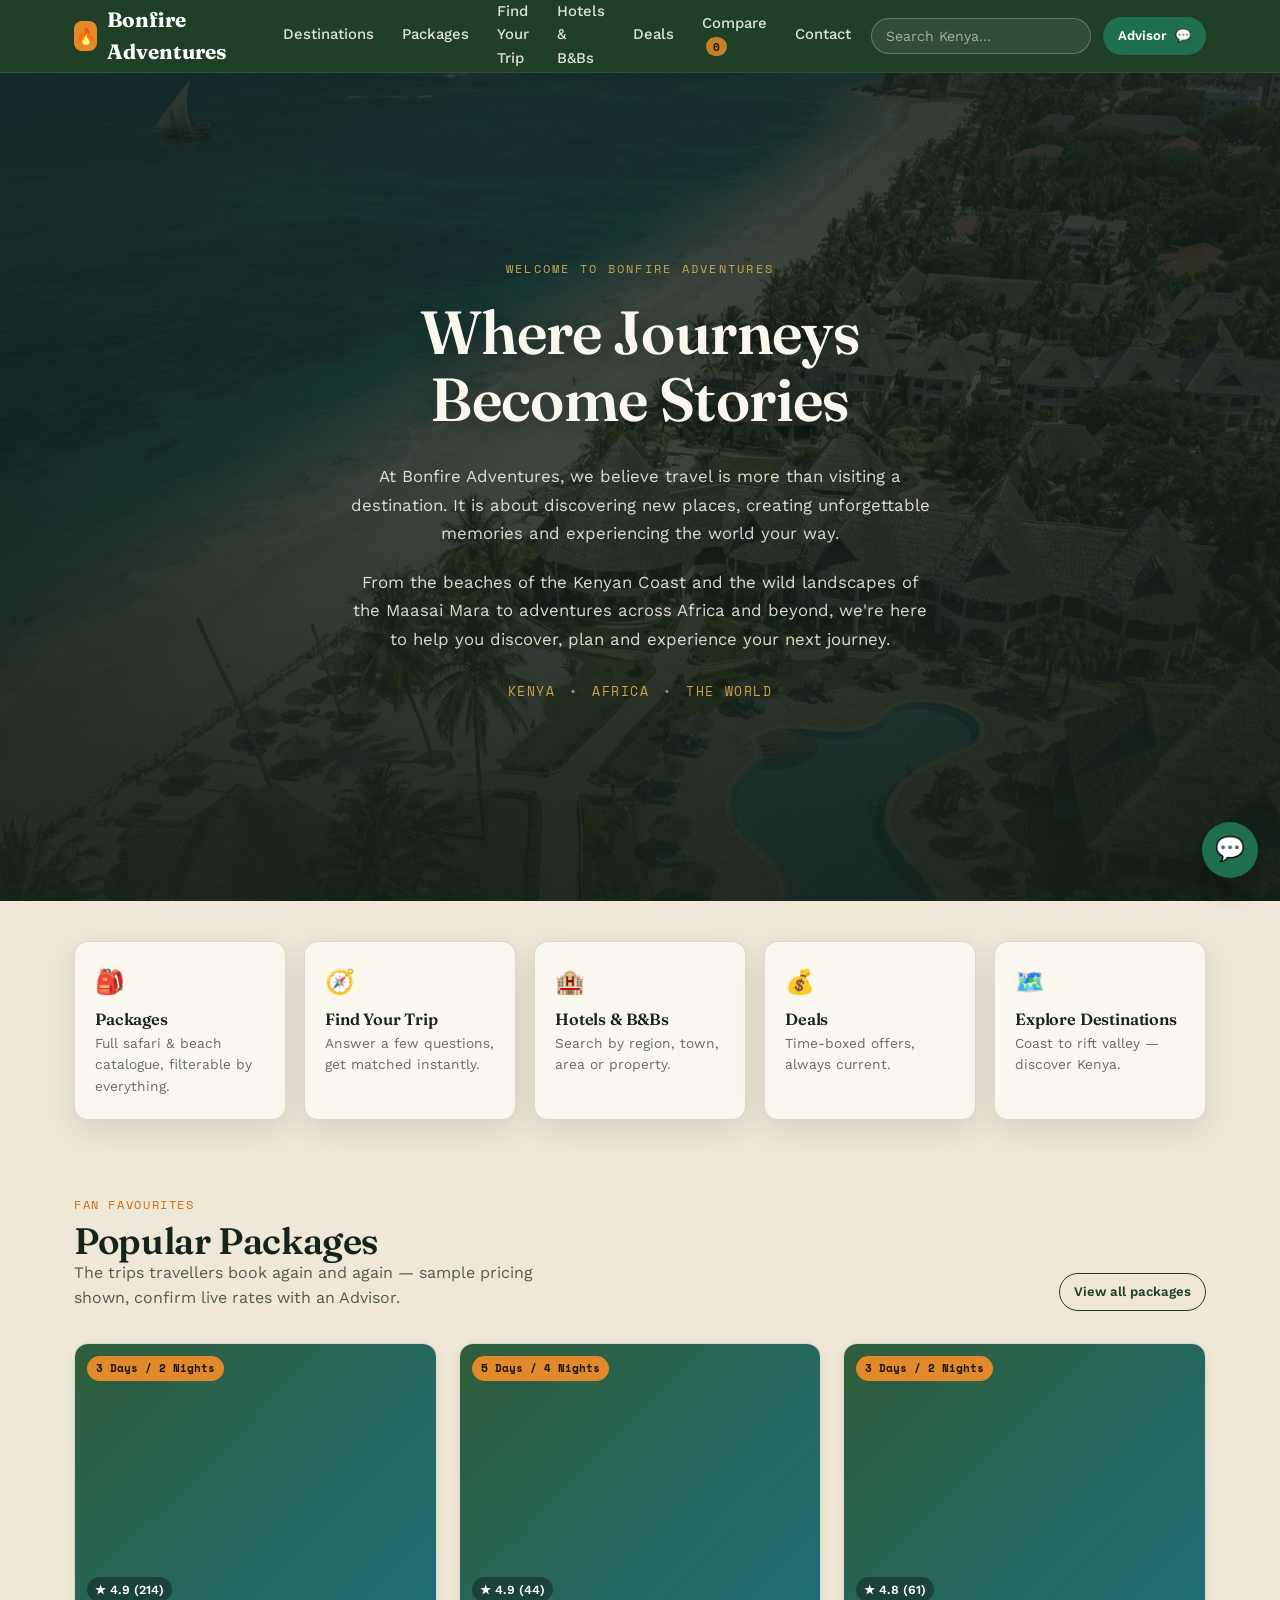
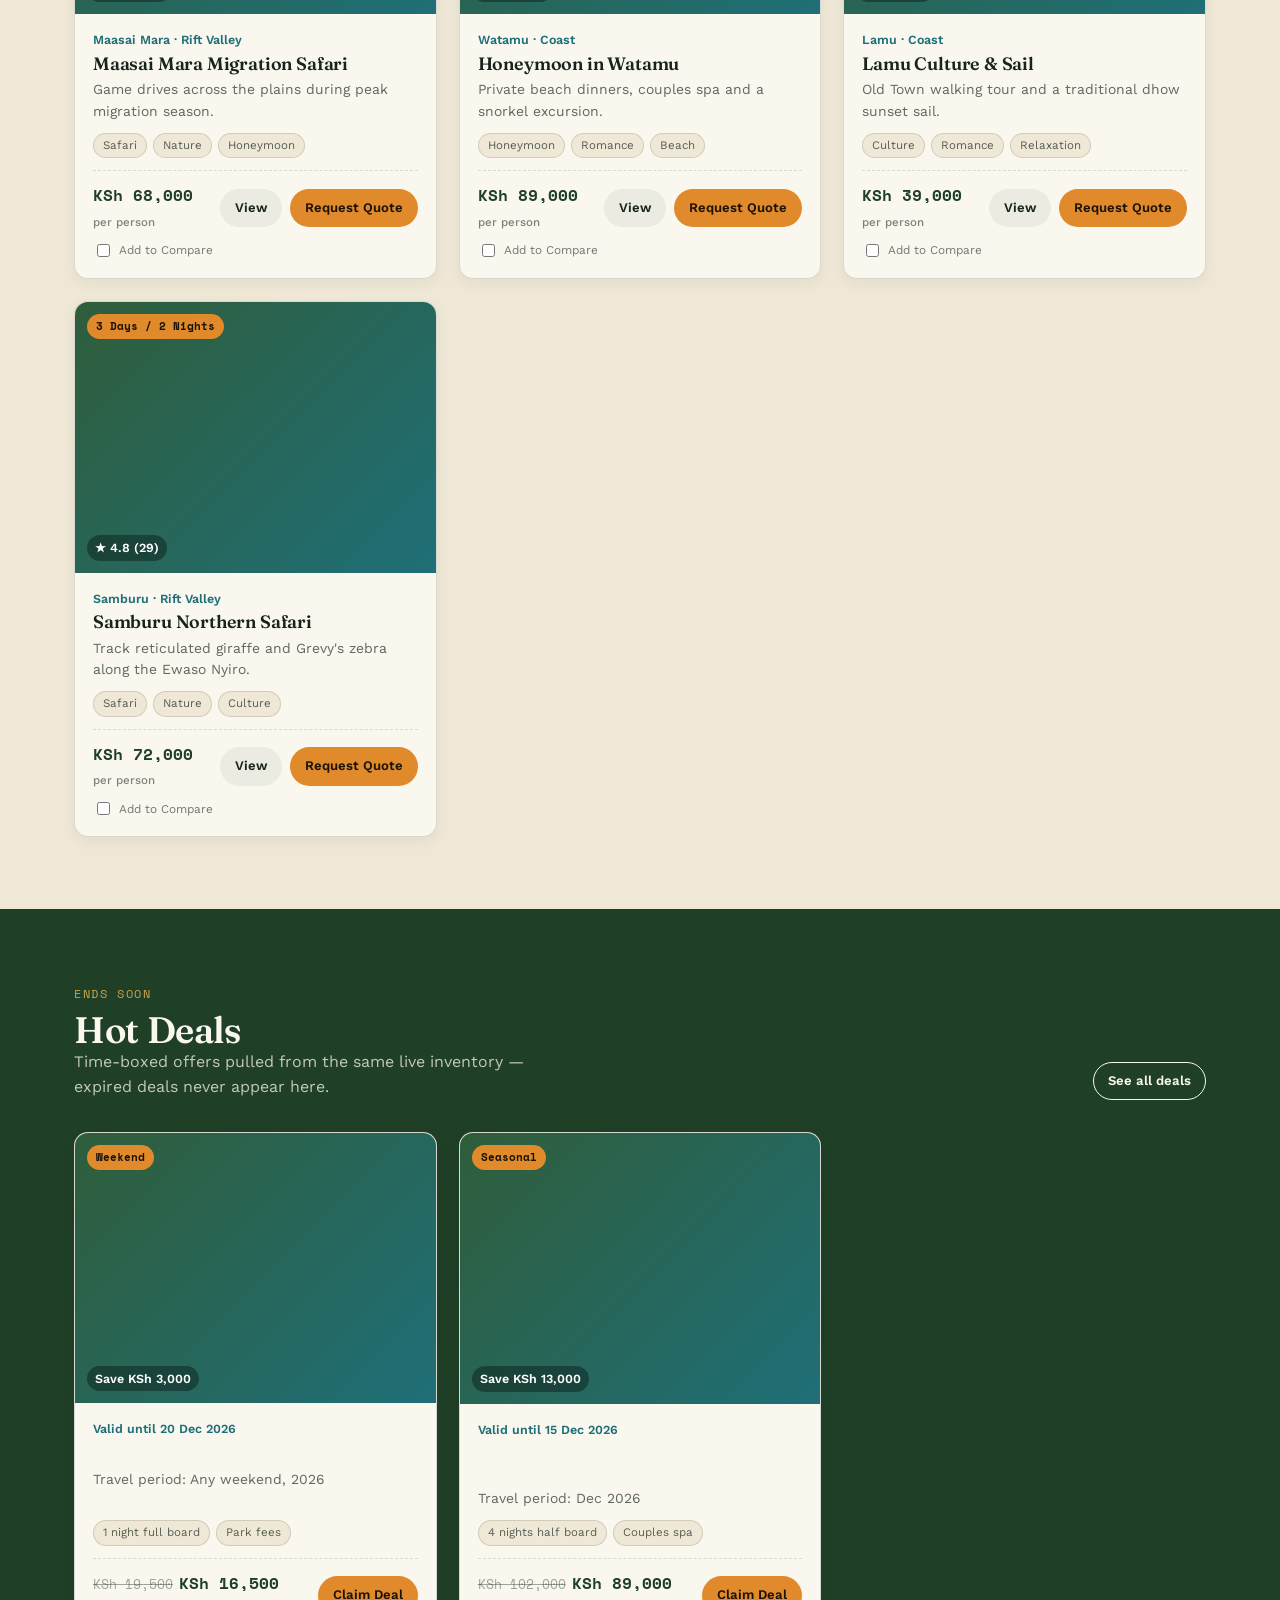
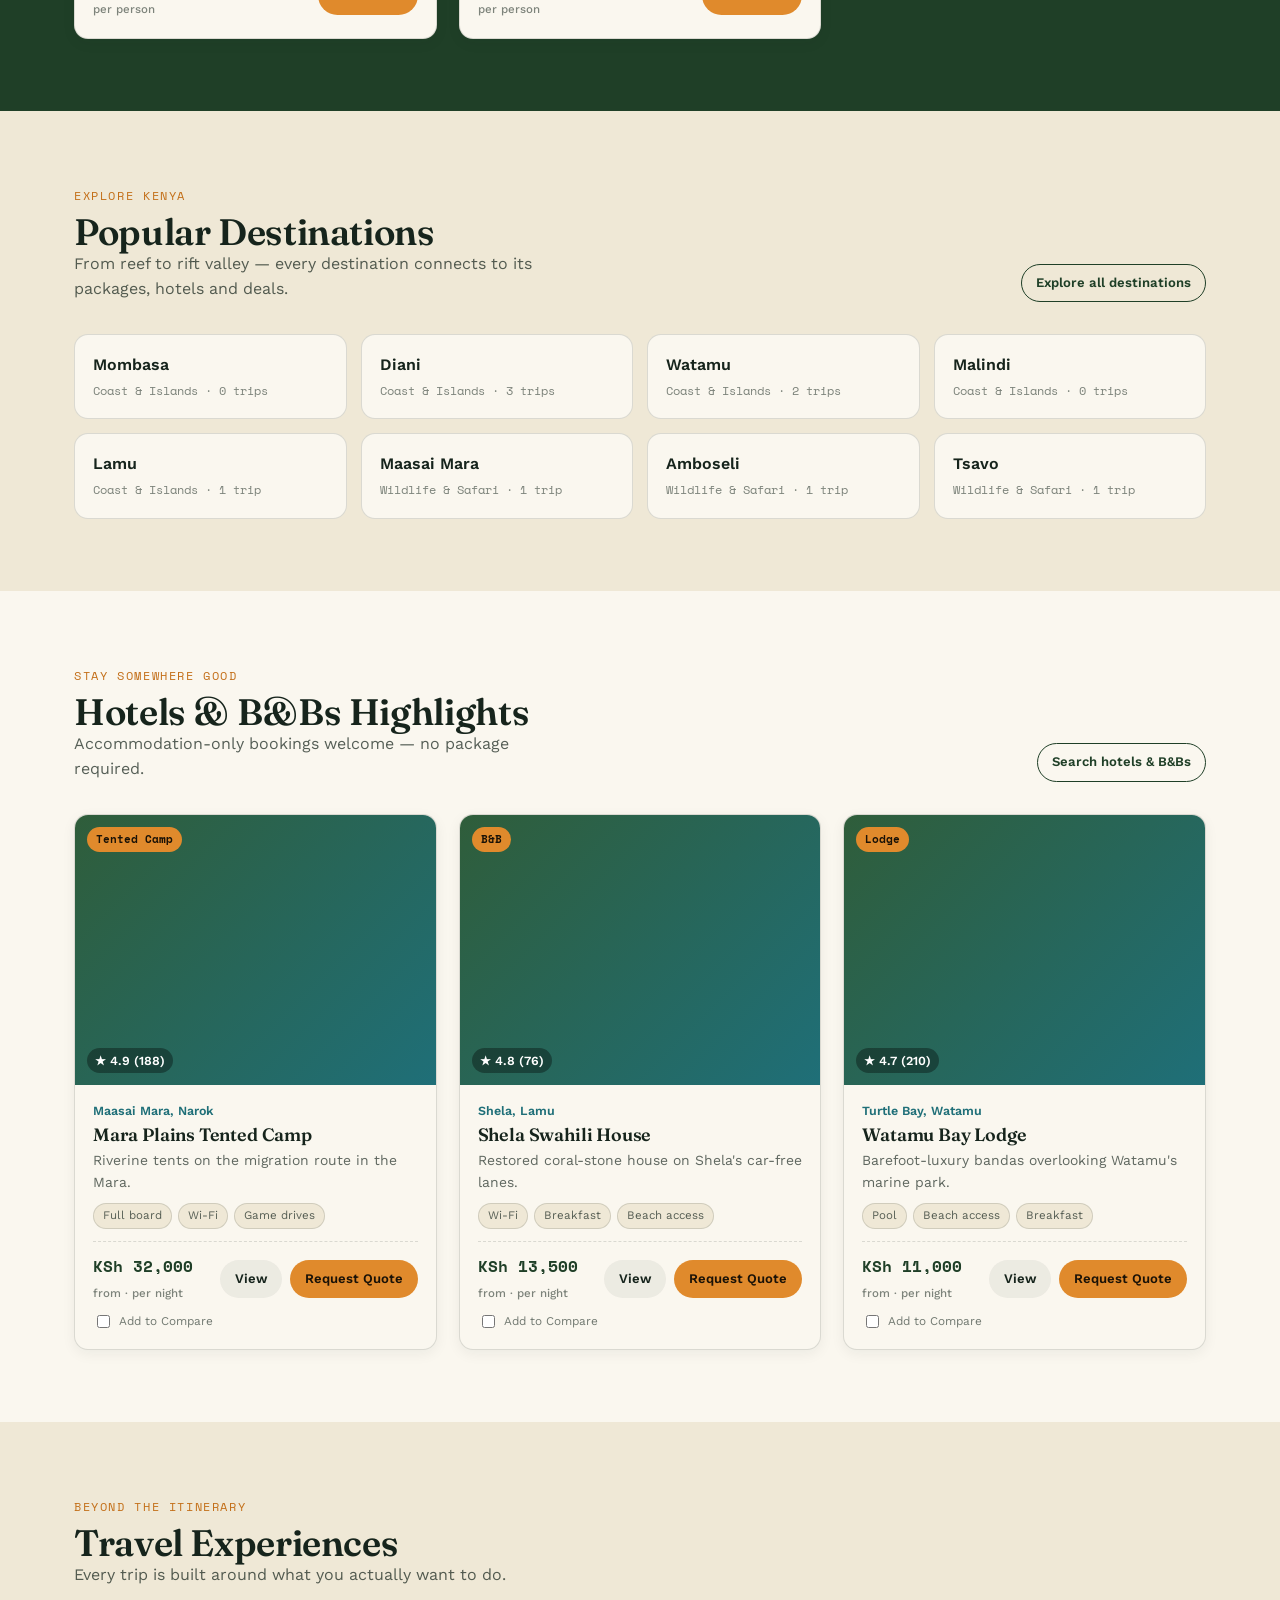
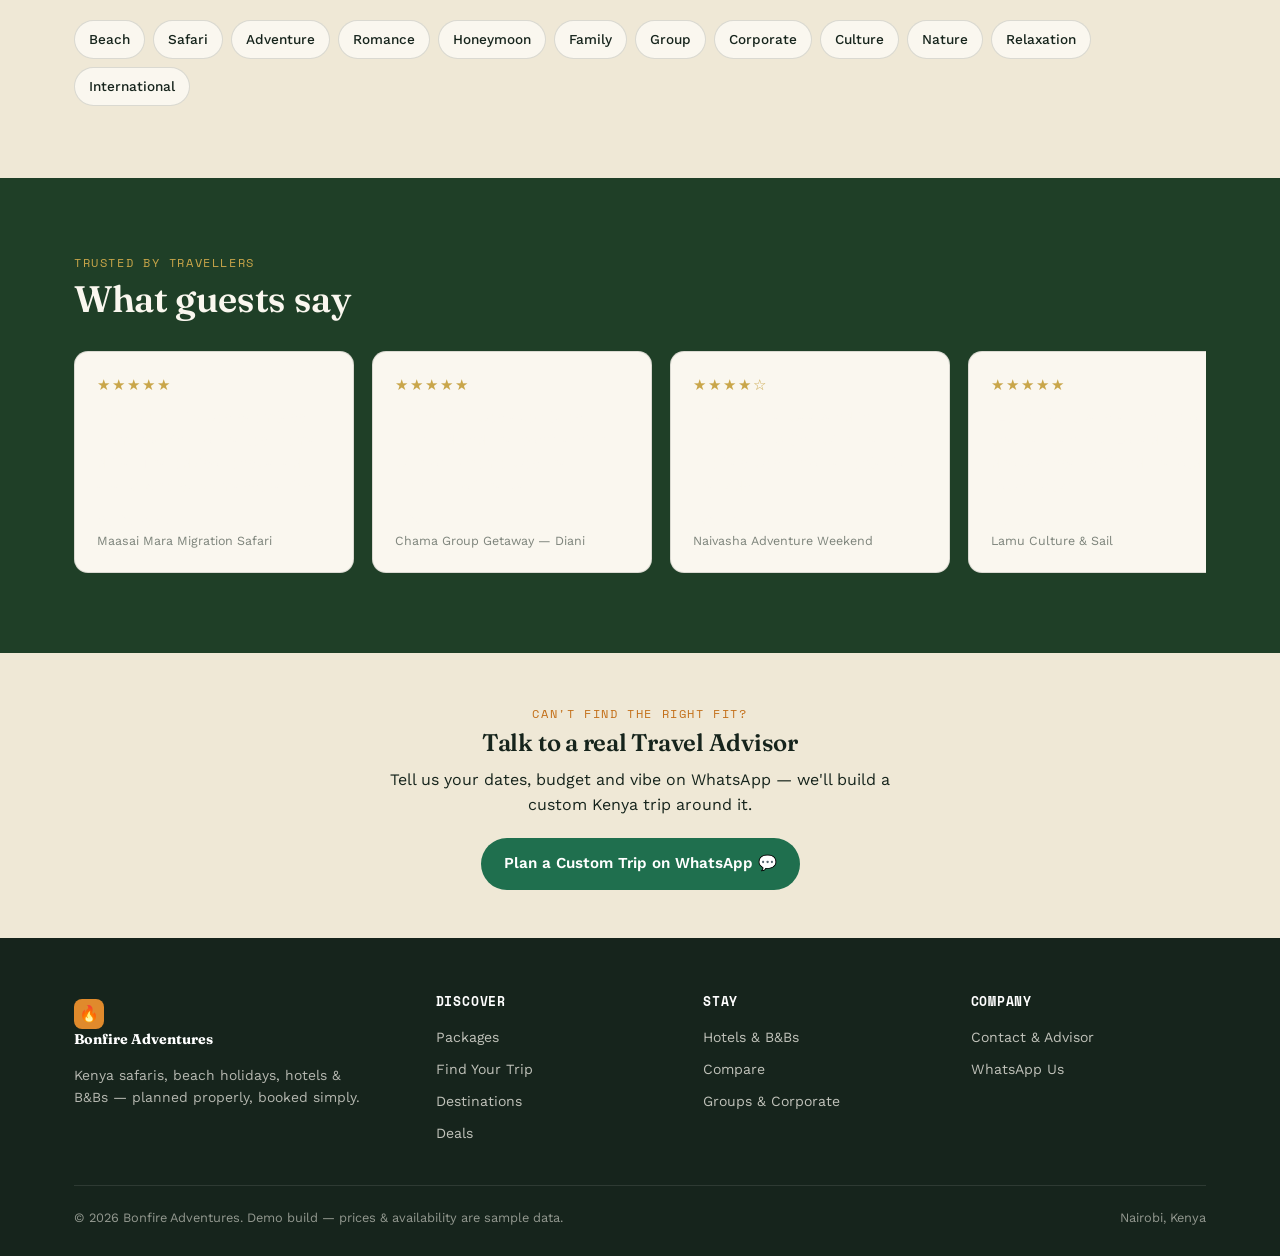
==== commit 542501c5: "Add files via upload" ====
--- a/index.html
+++ b/index.html
@@ -39,56 +39,42 @@
 
 <main id="main">
 
-  <section class="hero">
-    <div class="container">
-      <div class="hero-eyebrow-row">
-        <span class="journey-dot"></span>
-        <span class="eyebrow">Kenya, planned properly</span>
-      </div>
-      <h1>Where do you want <em>to go?</em></h1>
-      <p class="hero-sub">Safaris, beaches, hotels and honeymoons — one connected platform, backed by a real Travel Advisor on WhatsApp when you need one.</p>
-
-      <form class="ticket" id="hero-search-form" action="pages/find-your-trip.html" method="get">
-        <div class="ticket-form">
-          <div class="ticket-field">
-            <label for="hs-dest">Destination</label>
-            <select id="hs-dest" name="destination">
-              <option value="">Anywhere in Kenya</option>
-            </select>
-          </div>
-          <div class="ticket-field">
-            <label for="hs-exp">Experience</label>
-            <select id="hs-exp" name="experience">
-              <option value="">Any experience</option>
-            </select>
-          </div>
-          <div class="ticket-field">
-            <label for="hs-budget">Budget</label>
-            <select id="hs-budget" name="budget">
-              <option value="">Any budget</option>
-            </select>
-          </div>
-          <div class="ticket-submit">
-            <button class="btn btn-primary" type="submit">Search trips</button>
-          </div>
-        </div>
-      </form>
-
-      <div class="hero-links">
-        <a href="pages/packages.html">Browse Packages →</a>
-        <a href="pages/find-your-trip.html">Find Your Trip →</a>
-        <a href="pages/deals.html?budget=explore">Explore by Budget →</a>
-        <a href="pages/hotels.html">Hotels &amp; B&amp;Bs →</a>
-      </div>
+  <section class="hero" id="hero">
+    <div class="hero-carousel" data-hero-carousel aria-hidden="true">
+      <div class="hero-slide is-active" style="background-image:url('assets/images/hero/mombasa-05-aerial.jpg')"></div>
+      <div class="hero-slide" style="background-image:url('assets/images/hero/coast-02-palms-beach.jpg')"></div>
+      <div class="hero-slide" style="background-image:url('assets/images/hero/coast-01-camel.jpg')"></div>
+      <div class="hero-slide" style="background-image:url('assets/images/hero/lamu-03-oldtown.jpg')"></div>
+      <div class="hero-slide" style="background-image:url('assets/images/hero/coast-04-villa.jpg')"></div>
+      <div class="hero-slide" style="background-image:url('assets/images/hero/coast-06-pool.jpg')"></div>
+      <div class="hero-slide" style="background-image:url('assets/images/hero/mombasa-07-tusks.jpg')"></div>
+    </div>
+    <div class="hero-overlay"></div>
+
+    <div class="container hero-intro">
+      <p class="hero-kicker">Welcome to Bonfire Adventures</p>
+      <h1 class="hero-headline">Where Journeys<br>Become Stories</h1>
+      <p class="hero-copy">
+        At Bonfire Adventures, we believe travel is more than visiting a destination.
+        It is about discovering new places, creating unforgettable memories and
+        experiencing the world your way.
+      </p>
+      <p class="hero-copy">
+        From the beaches of the Kenyan Coast and the wild landscapes of the Maasai
+        Mara to adventures across Africa and beyond, we're here to help you
+        discover, plan and experience your next journey.
+      </p>
+      <p class="hero-tagline">Kenya <span>&bull;</span> Africa <span>&bull;</span> The World</p>
     </div>
   </section>
 
   <div class="container">
-    <div class="cta-grid">
-      <a class="cta-card" href="pages/packages.html"><div class="icon">🎒</div><h3>Browse Packages</h3><p>Full safari &amp; beach catalogue, filterable by everything.</p></a>
+    <div class="cta-grid cta-grid--five">
+      <a class="cta-card" href="pages/packages.html"><div class="icon">🎒</div><h3>Packages</h3><p>Full safari &amp; beach catalogue, filterable by everything.</p></a>
       <a class="cta-card" href="pages/find-your-trip.html"><div class="icon">🧭</div><h3>Find Your Trip</h3><p>Answer a few questions, get matched instantly.</p></a>
-      <a class="cta-card" href="pages/deals.html"><div class="icon">💰</div><h3>Explore by Budget</h3><p>From under KSh 20k to full luxury escapes.</p></a>
       <a class="cta-card" href="pages/hotels.html"><div class="icon">🏨</div><h3>Hotels &amp; B&amp;Bs</h3><p>Search by region, town, area or property.</p></a>
+      <a class="cta-card" href="pages/deals.html"><div class="icon">💰</div><h3>Deals</h3><p>Time-boxed offers, always current.</p></a>
+      <a class="cta-card" href="pages/destinations.html"><div class="icon">🗺️</div><h3>Explore Destinations</h3><p>Coast to rift valley — discover Kenya.</p></a>
     </div>
   </div>
 
@@ -200,20 +186,6 @@
 <script src="script.js"></script>
 <script>
   (function () {
-    // populate hero search selects
-    var destSel = document.getElementById('hs-dest');
-    BONFIRE_DATA.DESTINATIONS.forEach(function (d) {
-      var o = document.createElement('option'); o.value = d.id; o.textContent = d.name; destSel.appendChild(o);
-    });
-    var expSel = document.getElementById('hs-exp');
-    BONFIRE_DATA.EXPERIENCES.forEach(function (e) {
-      var o = document.createElement('option'); o.value = e; o.textContent = e; expSel.appendChild(o);
-    });
-    var budgetSel = document.getElementById('hs-budget');
-    BONFIRE_DATA.BUDGET_BANDS.forEach(function (b) {
-      var o = document.createElement('option'); o.value = b.id; o.textContent = b.label; budgetSel.appendChild(o);
-    });
-
     // popular packages: top rated, 4 items
     var popular = BONFIRE_DATA.PACKAGES.slice().sort(function (a, b) { return b.rating - a.rating; }).slice(0, 4);
     document.querySelector('[data-home-packages]').innerHTML = popular.map(Bonfire.packageCardHTML).join('');
@@ -249,6 +221,42 @@
     document.querySelector('[data-home-reviews]').innerHTML = BONFIRE_DATA.REVIEWS.map(Bonfire.reviewCardHTML).join('');
 
     Bonfire.initWhatsAppButtons();
+
+    // hero destination photo carousel — fade transition, autoplay, swipe support
+    (function heroCarousel() {
+      var track = document.querySelector('[data-hero-carousel]');
+      if (!track) return;
+      var slides = Array.prototype.slice.call(track.querySelectorAll('.hero-slide'));
+      if (slides.length < 2) return;
+      var current = 0;
+      var timer = null;
+      var INTERVAL = 5000;
+
+      function goTo(index) {
+        slides[current].classList.remove('is-active');
+        current = (index + slides.length) % slides.length;
+        slides[current].classList.add('is-active');
+      }
+      function next() { goTo(current + 1); }
+      function restart() {
+        if (timer) clearInterval(timer);
+        timer = setInterval(next, INTERVAL);
+      }
+      restart();
+
+      // touch/swipe support
+      var startX = null;
+      track.addEventListener('touchstart', function (e) { startX = e.touches[0].clientX; }, { passive: true });
+      track.addEventListener('touchend', function (e) {
+        if (startX === null) return;
+        var diff = e.changedTouches[0].clientX - startX;
+        if (Math.abs(diff) > 40) {
+          diff < 0 ? goTo(current + 1) : goTo(current - 1);
+          restart();
+        }
+        startX = null;
+      }, { passive: true });
+    })();
   })();
 </script>
 </body>
--- a/styles.css
+++ b/styles.css
@@ -207,108 +207,103 @@
   .header-actions .btn span.long { display: none; }
 }
 
-/* ---------- hero ---------- */
+/* ---------- hero: faded destination photo carousel ---------- */
 .hero {
   position: relative;
-  background: radial-gradient(ellipse at top right, #2c5236 0%, var(--savanna-d) 55%, #142a1c 100%);
+  overflow: hidden;
+  min-height: 92vh;
+  display: flex;
+  align-items: center;
   color: var(--sand-lt);
-  overflow: hidden;
-  padding: 88px 0 64px;
-}
-.hero::before {
-  content: "";
-  position: absolute; inset: 0;
-  background-image:
-    repeating-radial-gradient(circle at 15% 110%, rgba(201,166,74,.16) 0, transparent 45%),
-    repeating-linear-gradient(115deg, rgba(255,255,255,.035) 0 1px, transparent 1px 46px);
-  pointer-events: none;
-}
-.hero .container { position: relative; }
-.hero-eyebrow-row { display: flex; align-items: center; gap: 10px; margin-bottom: 18px; }
-.hero h1 {
-  font-size: clamp(2.1rem, 5vw, 3.6rem);
-  max-width: 16ch;
-  margin-bottom: .3em;
-}
-.hero h1 em { font-style: normal; color: var(--gold); }
-.hero-sub { max-width: 52ch; color: rgba(250,247,239,.82); font-size: 1.08rem; }
-
-/* ticket-style search */
-.ticket {
-  margin-top: 34px;
-  background: var(--sand-lt);
-  color: var(--ink);
-  border-radius: var(--radius);
-  box-shadow: 0 25px 50px rgba(0,0,0,.28);
+  background: var(--savanna-d);
+}
+.hero-carousel {
+  position: absolute;
+  inset: 0;
+  z-index: 0;
+}
+.hero-slide {
+  position: absolute;
+  inset: 0;
+  background-size: cover;
+  background-position: center;
+  opacity: 0;
+  transform: scale(1.06);
+  filter: saturate(.78) brightness(.72);
+  transition: opacity 1.8s ease, transform 8s ease;
+}
+.hero-slide.is-active {
+  opacity: 1;
+  transform: scale(1);
+  z-index: 1;
+}
+.hero-overlay {
+  position: absolute;
+  inset: 0;
+  z-index: 2;
+  background:
+    linear-gradient(180deg, rgba(20,32,24,.55) 0%, rgba(20,32,24,.62) 45%, rgba(20,32,24,.82) 100%),
+    radial-gradient(ellipse at center, rgba(20,32,24,.25) 0%, rgba(20,32,24,.55) 75%);
+}
+.hero-intro {
   position: relative;
-}
-.ticket-form {
-  display: grid;
-  grid-template-columns: 1.4fr 1fr 1fr auto;
-  gap: 0;
-}
-.ticket-field {
-  padding: 16px 20px;
-  border-right: 1px dashed var(--line);
-}
-.ticket-field:last-of-type { border-right: none; }
-.ticket-field label {
-  display: block;
+  z-index: 3;
+  text-align: center;
+  max-width: 760px;
+  margin: 0 auto;
+  padding: 64px 24px;
+}
+.hero-kicker {
   font-family: var(--font-mono);
-  font-size: .68rem;
-  letter-spacing: .08em;
+  font-size: .78rem;
+  letter-spacing: .18em;
   text-transform: uppercase;
-  color: rgba(22,36,28,.55);
-  margin-bottom: 6px;
-}
-.ticket-field select, .ticket-field input {
-  border: none; background: transparent; width: 100%;
-  font-size: .98rem; font-weight: 600; color: var(--ink);
-  padding: 0;
-}
-.ticket-submit {
-  display: flex; align-items: center; justify-content: center;
-  padding: 10px 18px;
-}
-.ticket-submit .btn { width: 100%; justify-content: center; }
-.ticket::before, .ticket::after {
-  content: "";
-  position: absolute;
-  width: 22px; height: 22px;
-  background: var(--savanna-d);
-  border-radius: 50%;
-  top: 50%; transform: translateY(-50%);
-}
-.ticket::before { left: -11px; }
-.ticket::after { right: -11px; }
-@media (max-width: 820px) {
-  .ticket-form { grid-template-columns: 1fr 1fr; }
-  .ticket-field { border-right: none; border-bottom: 1px dashed var(--line); }
-  .ticket-submit { grid-column: 1 / -1; }
-}
-
-.hero-links {
-  display: flex; flex-wrap: wrap; gap: 12px; margin-top: 24px;
-}
-.hero-links a {
-  font-size: .88rem; font-weight: 600;
-  padding: 9px 16px;
-  border: 1px solid rgba(250,247,239,.3);
-  border-radius: 999px;
-  color: var(--sand-lt);
-  transition: background .15s, border-color .15s;
-}
-.hero-links a:hover { background: rgba(250,247,239,.1); border-color: var(--gold); }
-
-/* ---------- cta grid (browse/find/budget/hotels) ---------- */
+  color: var(--gold);
+  margin-bottom: 22px;
+}
+.hero-headline {
+  font-size: clamp(2.2rem, 6vw, 3.8rem);
+  font-weight: 600;
+  letter-spacing: -0.01em;
+  margin-bottom: 28px;
+  text-shadow: 0 4px 24px rgba(0,0,0,.3);
+}
+.hero-copy {
+  font-size: 1.05rem;
+  line-height: 1.7;
+  color: rgba(250,247,239,.86);
+  max-width: 58ch;
+  margin: 0 auto 20px;
+}
+.hero-tagline {
+  margin-top: 28px;
+  font-family: var(--font-mono);
+  font-size: .82rem;
+  letter-spacing: .12em;
+  text-transform: uppercase;
+  color: var(--gold);
+}
+.hero-tagline span { color: rgba(250,247,239,.5); margin: 0 4px; }
+
+@media (max-width: 640px) {
+  .hero { min-height: 86vh; }
+  .hero-intro { padding: 48px 20px; }
+  .hero-copy { font-size: .96rem; }
+}
+@media (prefers-reduced-motion: reduce) {
+  .hero-slide { transition: opacity 1.2s ease; transform: none !important; }
+}
+
+/* ---------- cta grid (browse/find/hotels/deals/destinations) ---------- */
 .cta-grid {
   display: grid;
   grid-template-columns: repeat(4, 1fr);
   gap: 18px;
-  margin-top: -46px;
+  margin-top: 40px;
   position: relative;
   z-index: 5;
 }
+.cta-grid--five { grid-template-columns: repeat(5, 1fr); }
 .cta-card {
   background: var(--sand-lt);
   border-radius: var(--radius);
@@ -321,7 +316,7 @@
 .cta-card .icon { font-size: 1.5rem; margin-bottom: 10px; }
 .cta-card h3 { font-size: 1.02rem; margin-bottom: 4px; }
 .cta-card p { font-size: .86rem; color: rgba(22,36,28,.65); margin-bottom: 0; }
-@media (max-width: 920px) { .cta-grid { grid-template-columns: repeat(2, 1fr); margin-top: 24px; } }
+@media (max-width: 920px) { .cta-grid, .cta-grid--five { grid-template-columns: repeat(2, 1fr); } }
 
 /* ---------- cards: packages / hotels / deals ---------- */
 .card-grid {
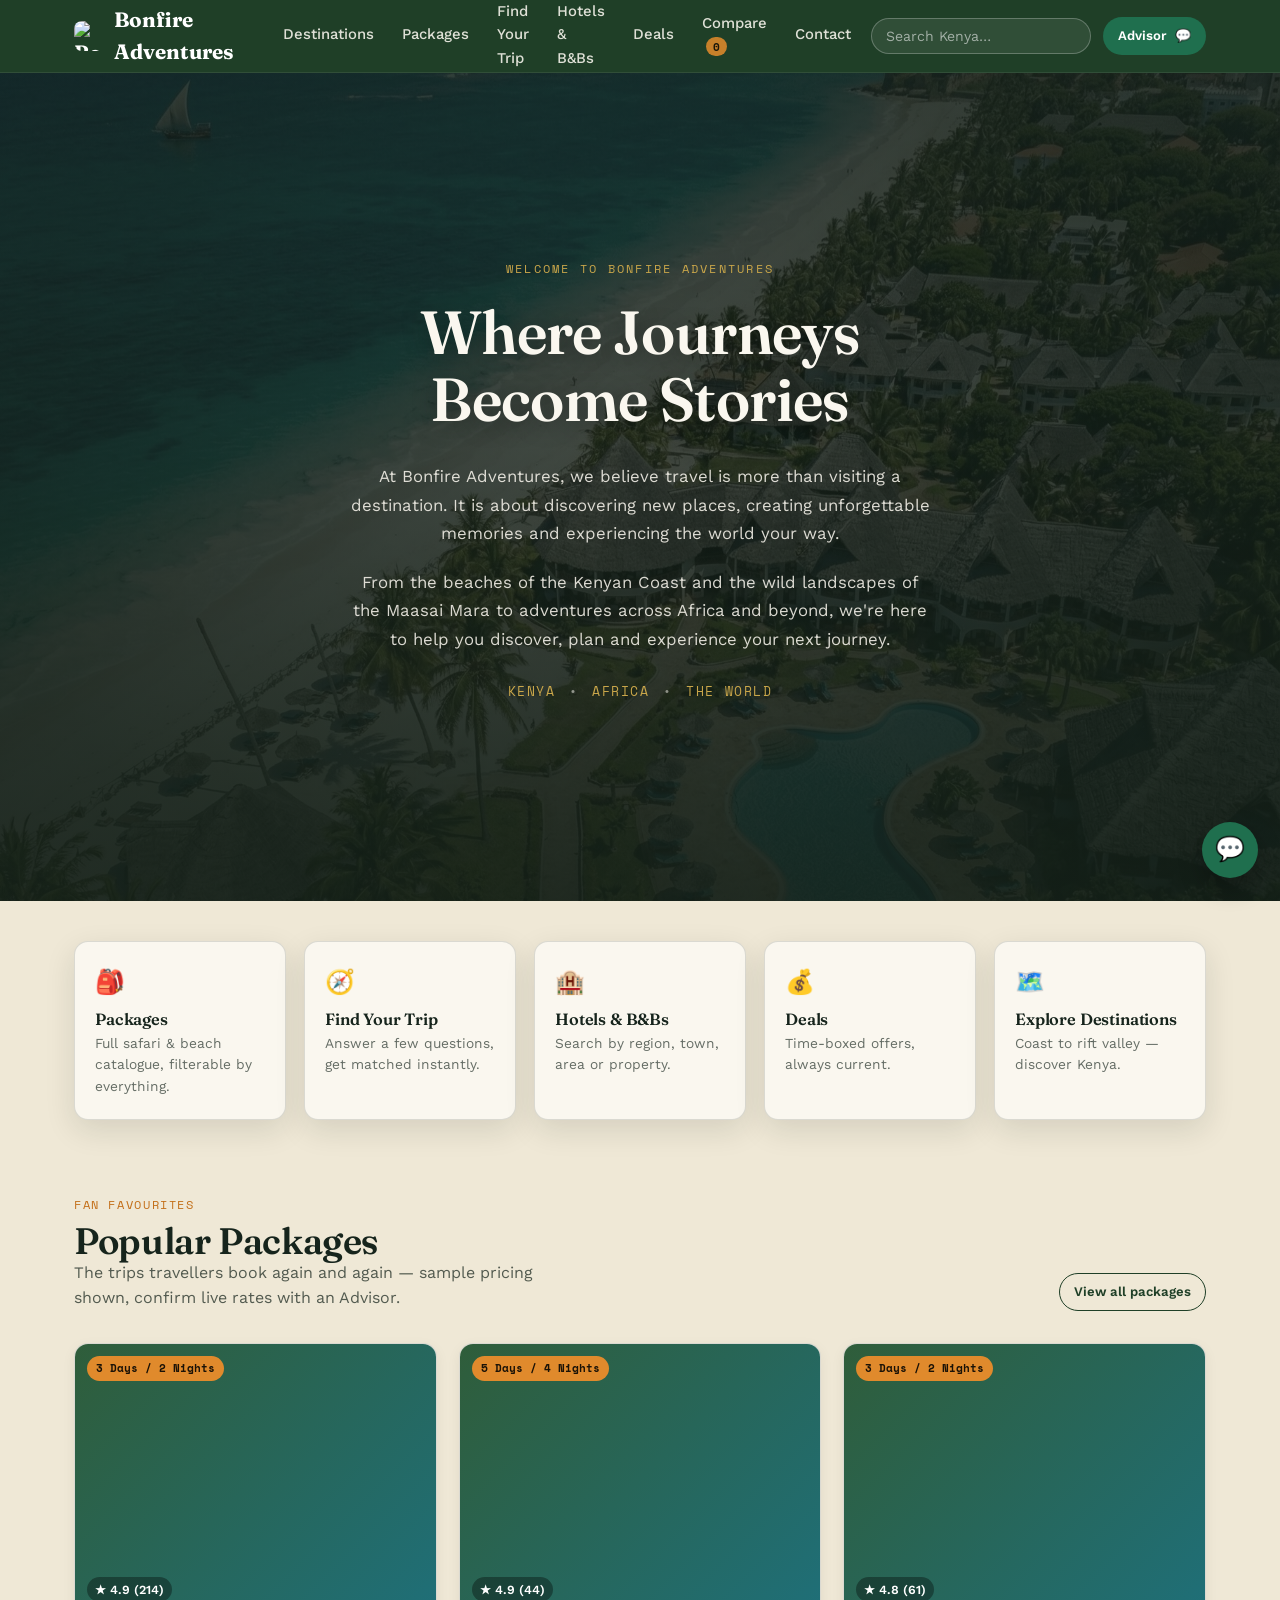
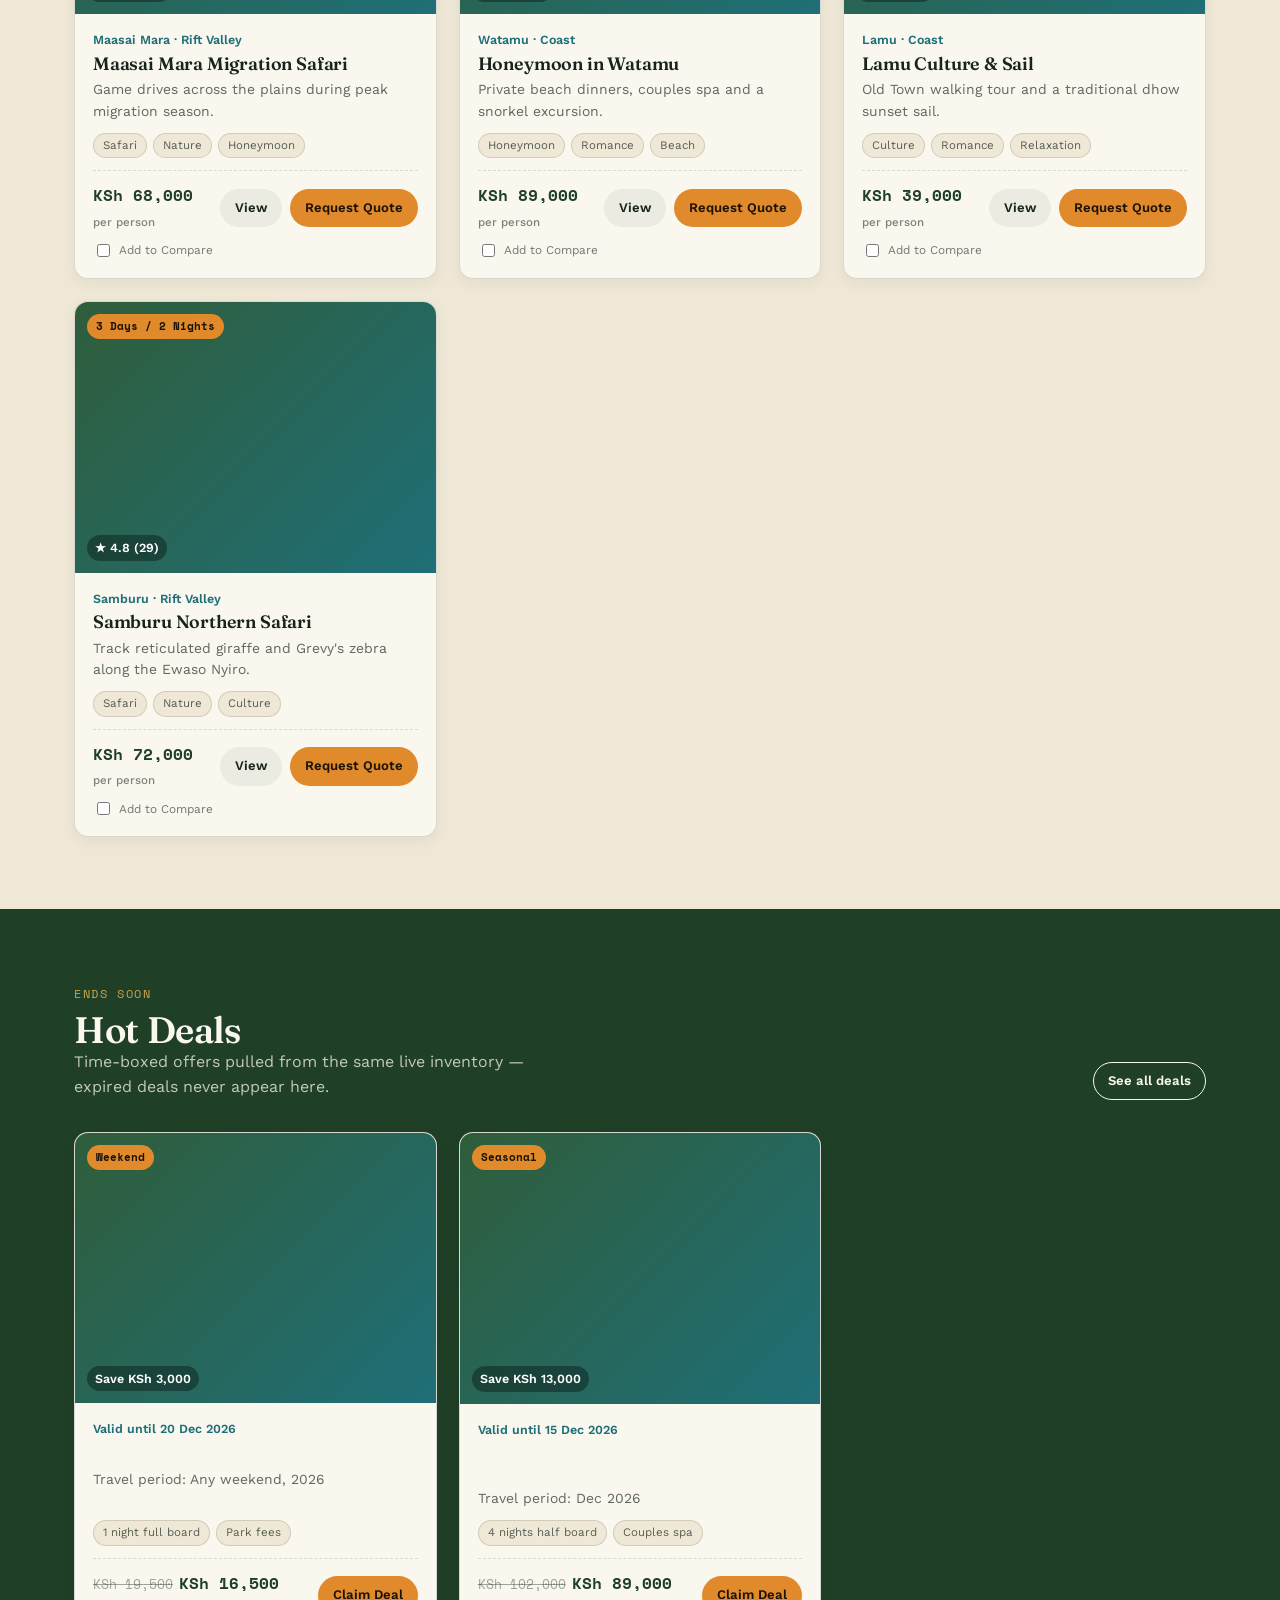
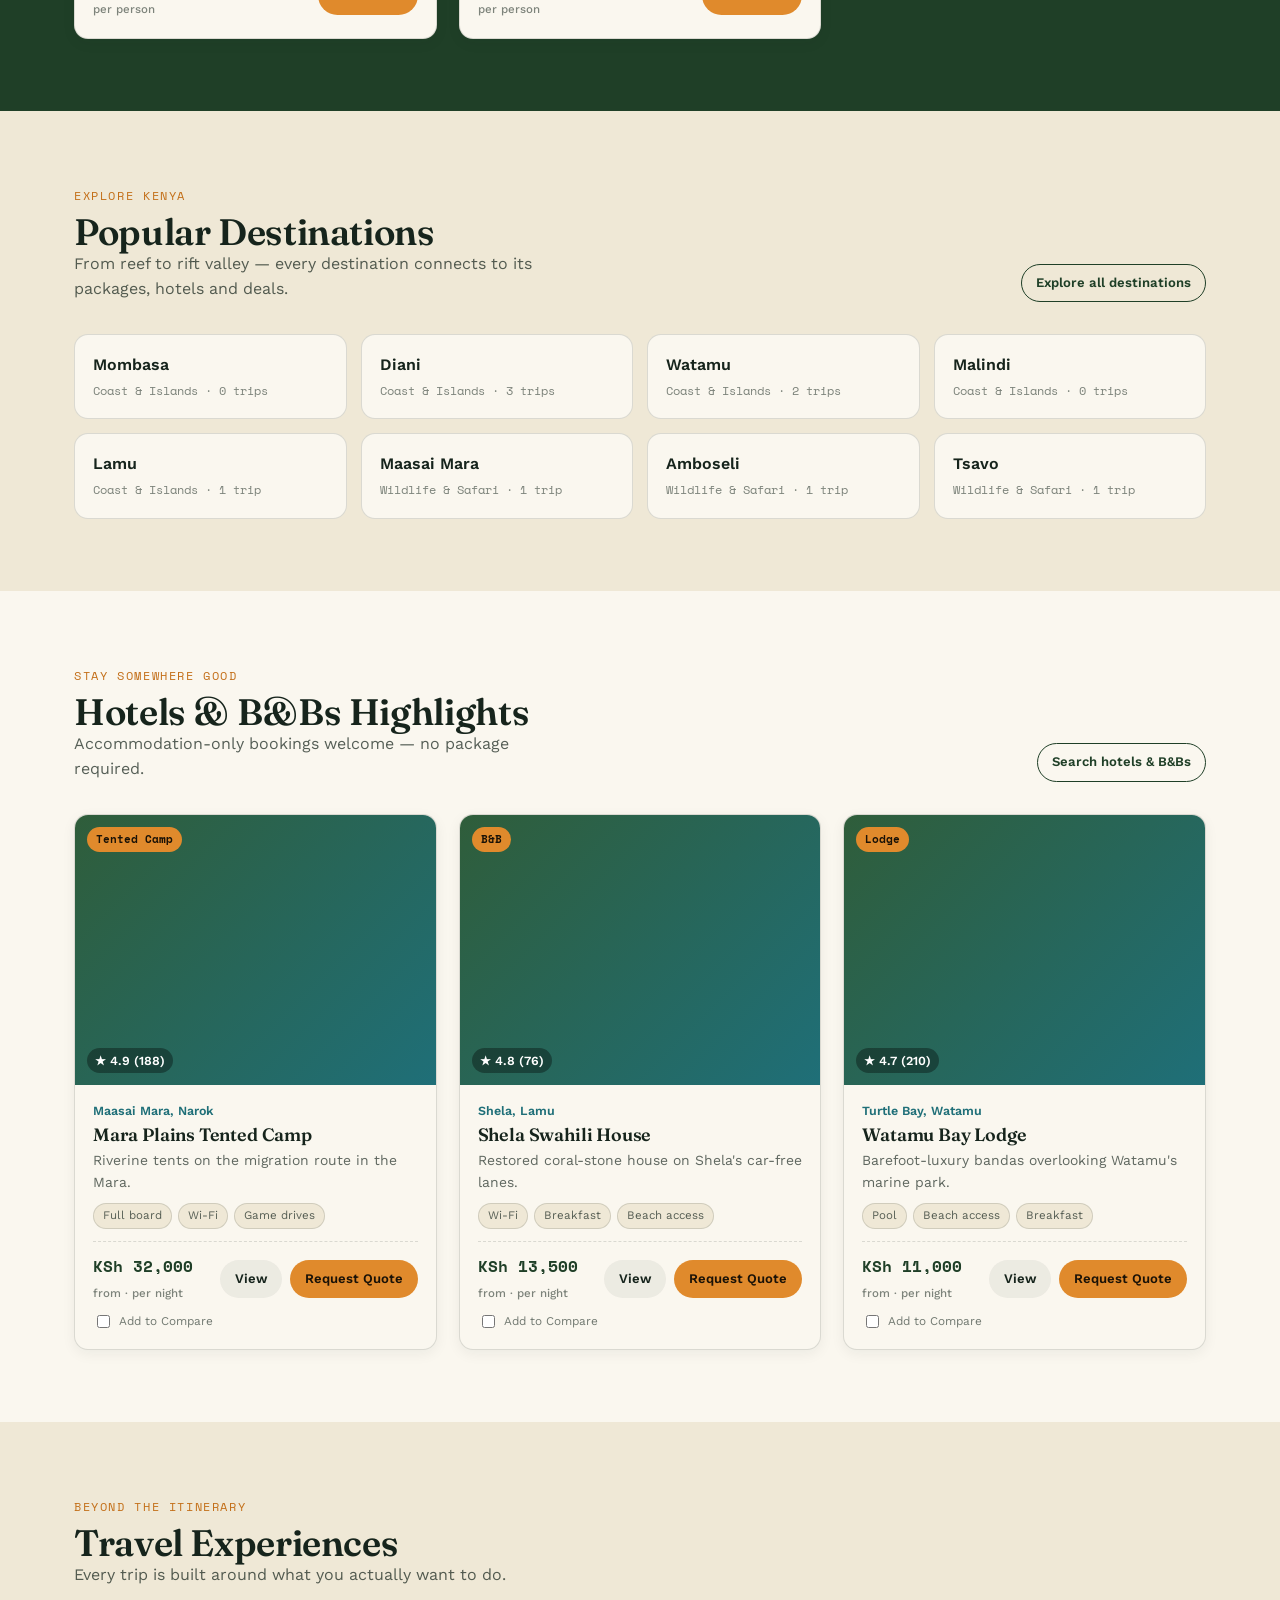
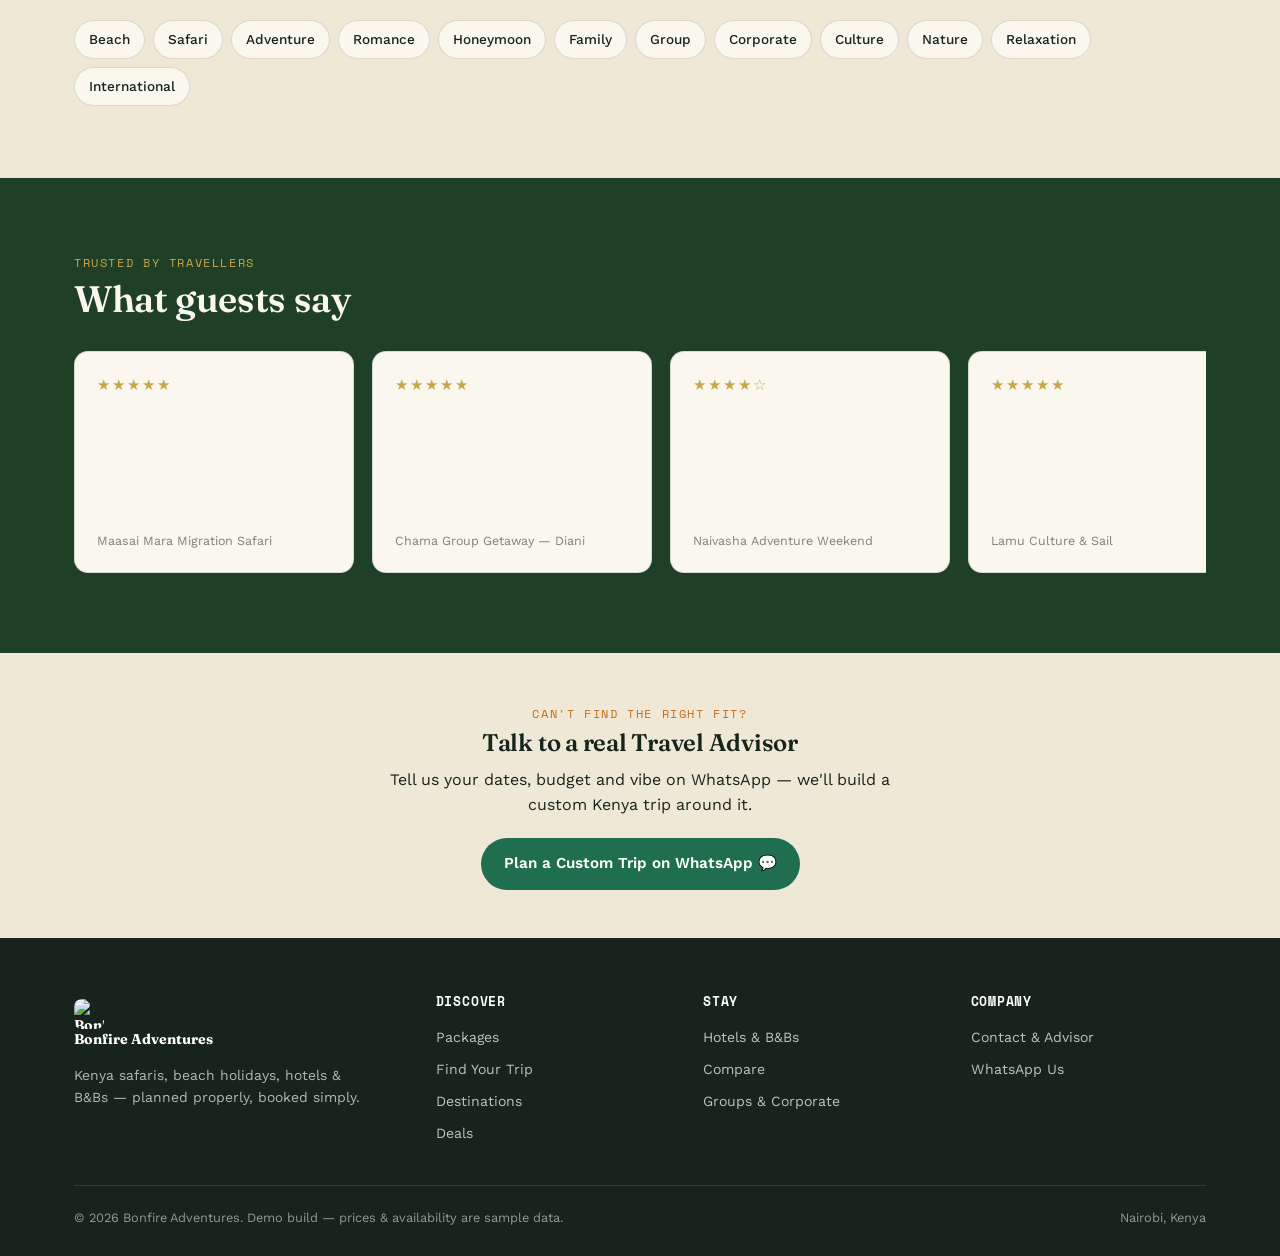
==== commit 0143869c: "Add files via upload" ====
--- a/index.html
+++ b/index.html
@@ -16,7 +16,7 @@
 
 <header class="site-header">
   <div class="container">
-    <a class="brand" href="index.html"><span class="flame">🔥</span> Bonfire Adventures</a>
+    <a class="brand" href="index.html"><img src="assets/logos/bonfire-logo.svg" alt="Bonfire Adventures logo" class="brand-logo"> Bonfire Adventures</a>
     <nav class="main-nav" aria-label="Primary">
       <a href="pages/destinations.html">Destinations</a>
       <a href="pages/packages.html">Packages</a>
@@ -151,7 +151,7 @@
   <div class="container">
     <div class="footer-grid">
       <div>
-        <a class="brand" href="index.html" style="color:#fff;margin-bottom:10px;"><span class="flame">🔥</span> Bonfire Adventures</a>
+        <a class="brand" href="index.html" style="color:#fff;margin-bottom:10px;"><img src="assets/logos/bonfire-logo.svg" alt="Bonfire Adventures logo" class="brand-logo"> Bonfire Adventures</a>
         <p style="font-size:.87rem;max-width:32ch;color:rgba(250,247,239,.7);">Kenya safaris, beach holidays, hotels &amp; B&amp;Bs — planned properly, booked simply.</p>
       </div>
       <div>
--- a/styles.css
+++ b/styles.css
@@ -165,13 +165,11 @@
   font-weight: 700;
   color: #fff;
 }
-.brand .flame {
+.brand .brand-logo {
   width: 30px; height: 30px;
-  display: grid; place-items: center;
-  background: var(--amber);
   border-radius: 8px;
-  color: var(--savanna-d);
-  font-size: 1rem;
+  object-fit: contain;
+  flex: none;
 }
 .main-nav {
   display: flex;
@@ -426,6 +424,30 @@
 }
 .region-tile:hover, .region-tile.is-active { border-color: var(--amber); background: #fff; box-shadow: var(--shadow); }
 .region-tile .count { display: block; font-family: var(--font-mono); font-weight: 400; font-size: .75rem; color: rgba(22,36,28,.55); margin-top: 4px; }
+.region-tile--photo { padding: 0; overflow: hidden; }
+.region-tile--photo .region-tile-body { padding: 14px 16px; }
+.region-tile-media {
+  aspect-ratio: 16/10;
+  background-size: cover;
+  background-position: center;
+}
+.dest-hero-photo {
+  aspect-ratio: 21/9;
+  background-size: cover;
+  background-position: center;
+  border-radius: var(--radius);
+}
+.dest-gallery {
+  display: grid;
+  grid-template-columns: repeat(auto-fit, minmax(220px, 1fr));
+  gap: 10px;
+}
+.dest-gallery-photo {
+  aspect-ratio: 4/3;
+  background-size: cover;
+  background-position: center;
+  border-radius: var(--radius);
+}
 @media (max-width: 760px) { .region-grid { grid-template-columns: repeat(2, 1fr); } }
 
 .chip-row { display: flex; flex-wrap: wrap; gap: 8px; }
